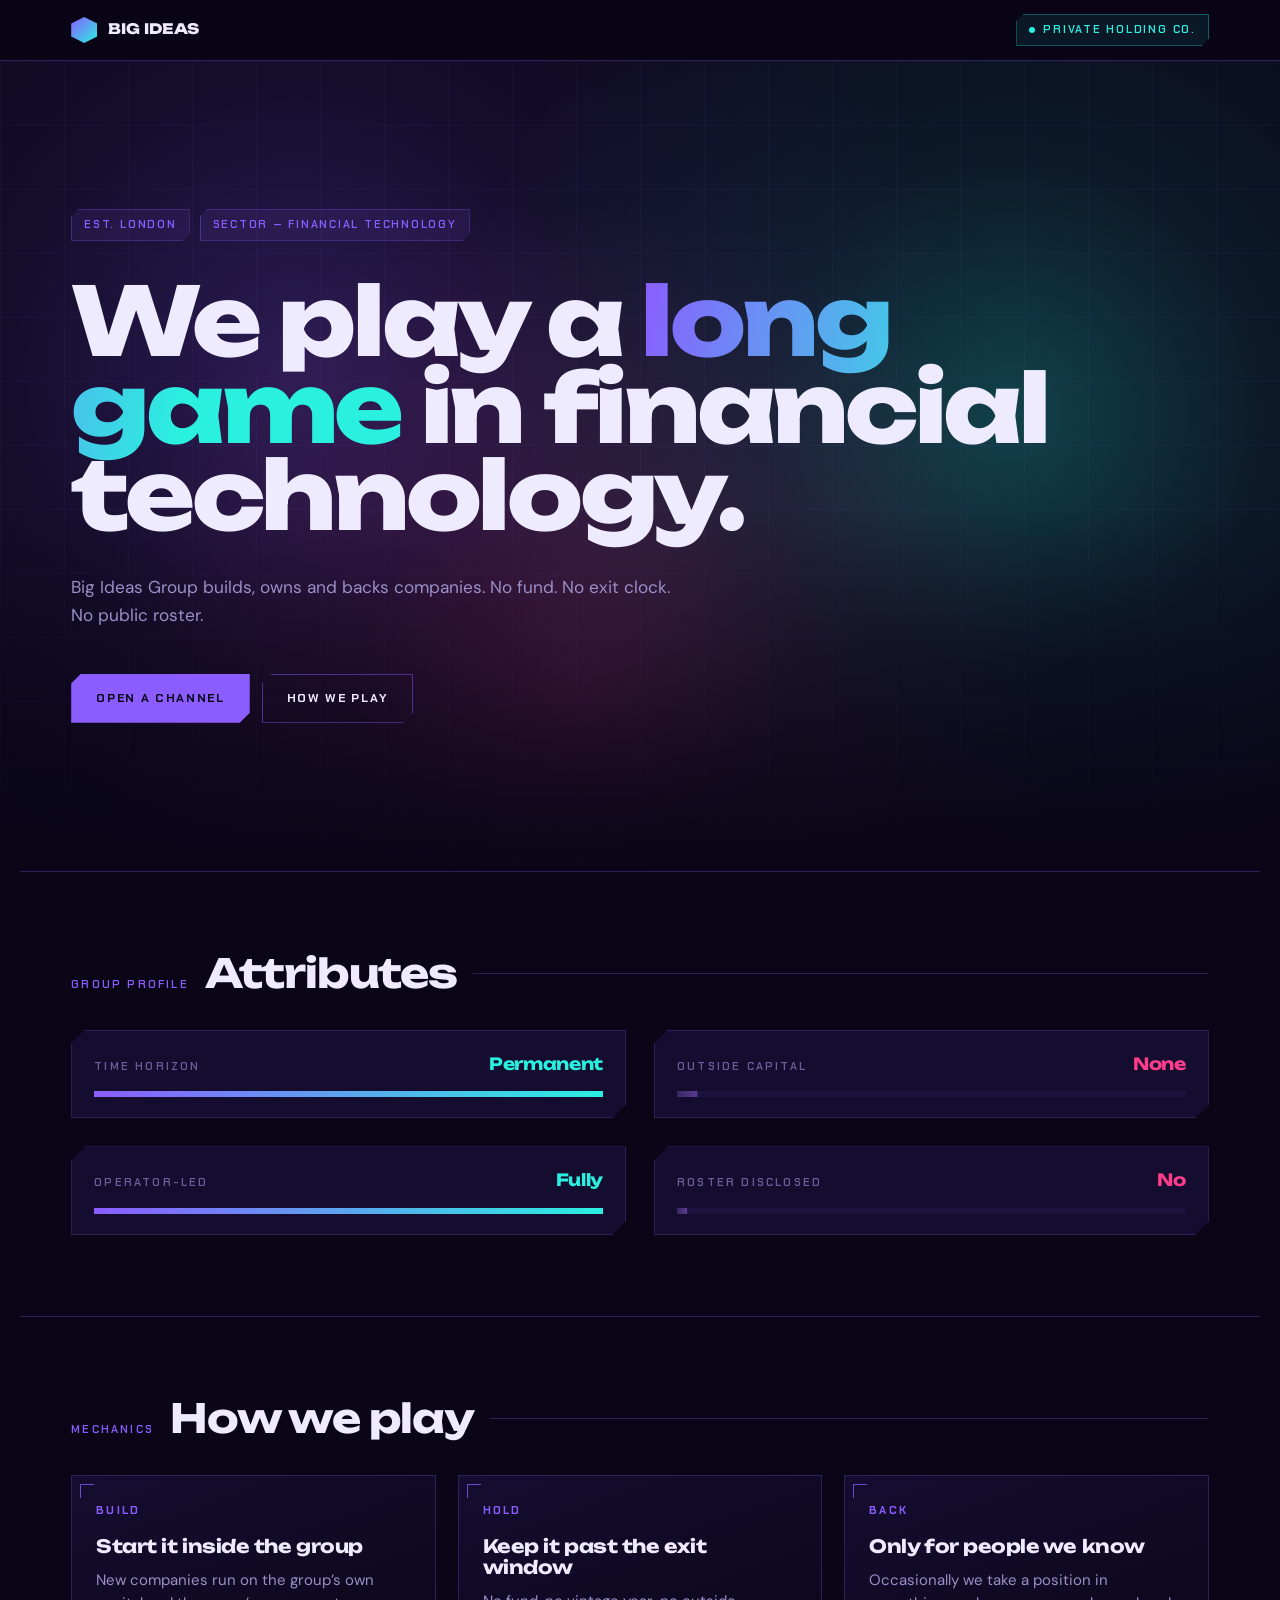
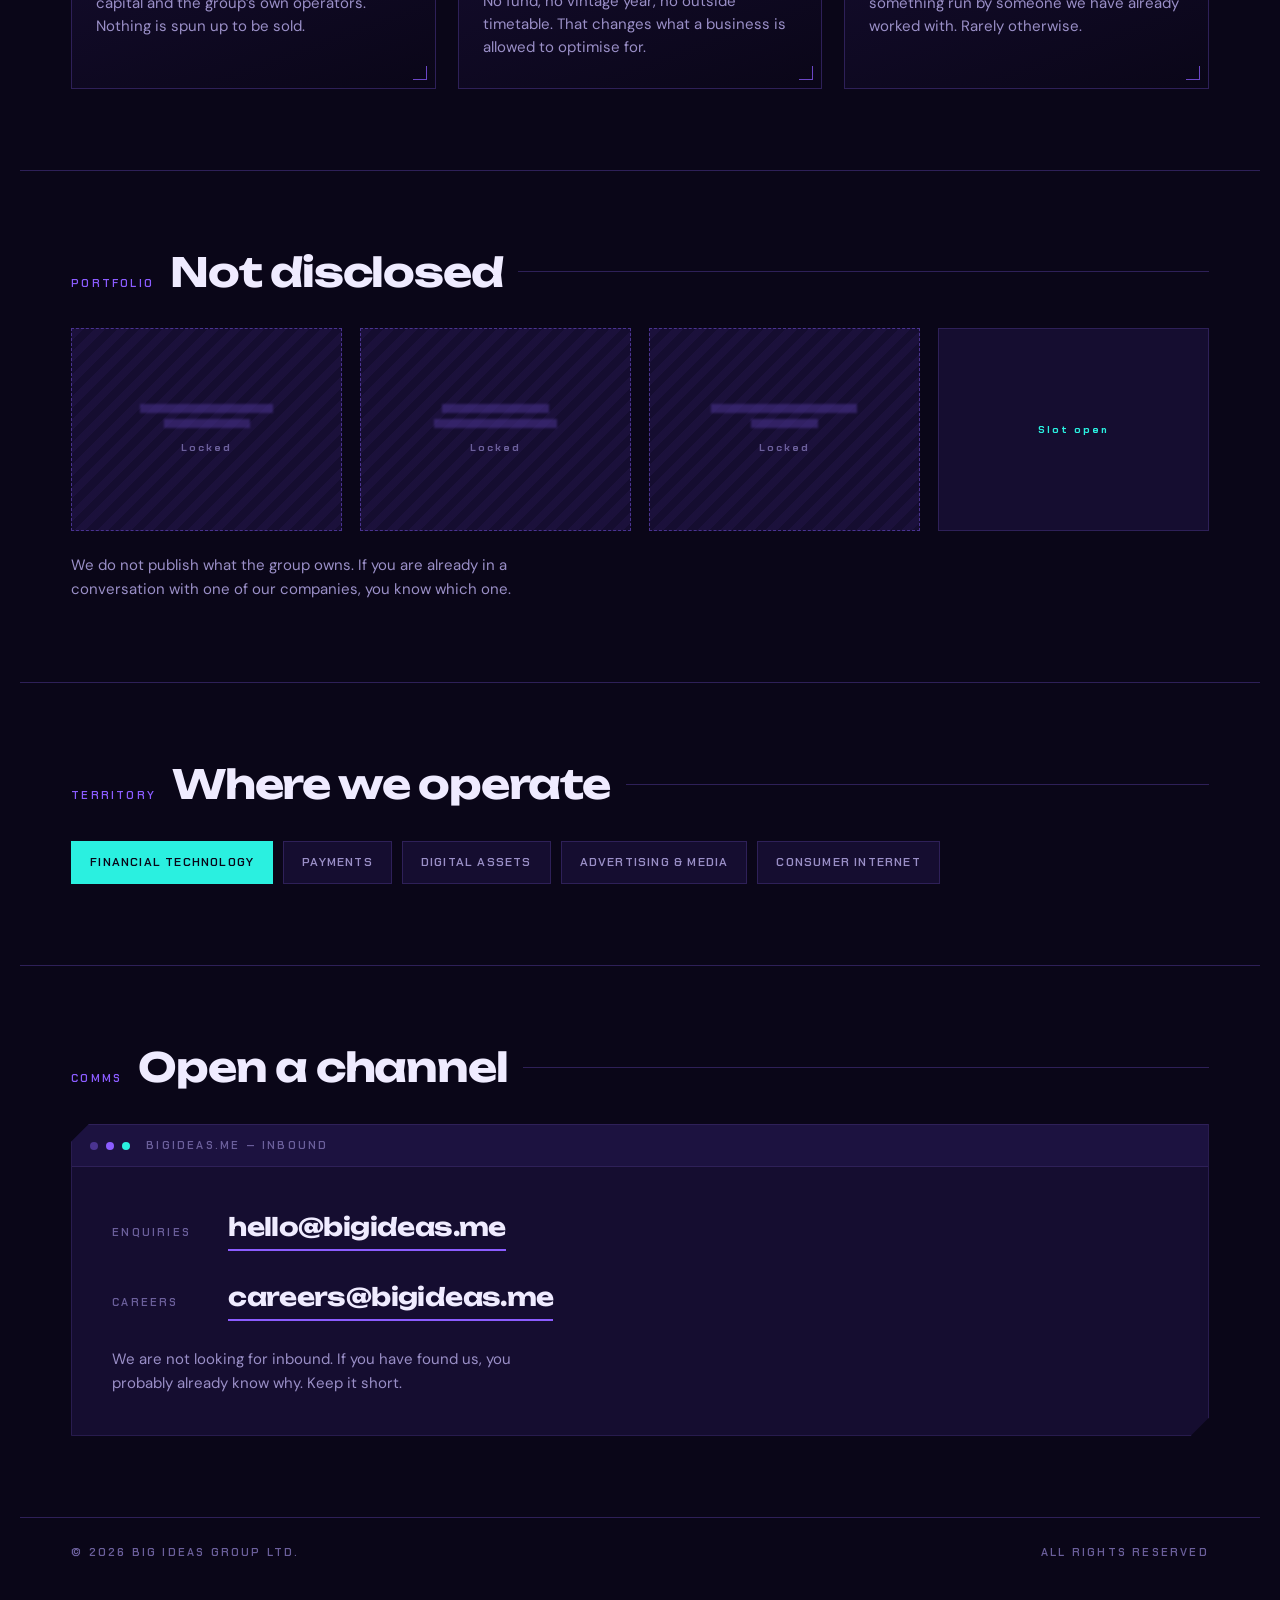
==== index.html @ 049cba6b "Promote the arcade concept to the live bigideas.me The cream-and-vermillion version is superseded; i" ====
<!doctype html>
<html lang="en">
<head>
<meta charset="utf-8">
<meta name="viewport" content="width=device-width,initial-scale=1">
<title>Big Ideas Group</title>
<meta name="description" content="Big Ideas Group Ltd. is a private holding company in financial technology. We build, own and back companies. No fund, no exit clock, no public roster.">
<link rel="canonical" href="https://bigideas.me/">
<meta name="theme-color" content="#0A0618">
<meta name="color-scheme" content="dark">

<meta property="og:type" content="website">
<meta property="og:site_name" content="Big Ideas Group">
<meta property="og:title" content="Big Ideas Group">
<meta property="og:description" content="A private holding company in financial technology.">
<meta property="og:url" content="https://bigideas.me/">
<meta name="twitter:card" content="summary">

<link rel="icon" href="data:image/svg+xml,%3Csvg xmlns='http://www.w3.org/2000/svg' viewBox='0 0 32 32'%3E%3Crect width='32' height='32' fill='%230A0618'/%3E%3Cpath d='M16 4l10 6v12l-10 6-10-6V10z' fill='%238B5CFF'/%3E%3C/svg%3E">

<link rel="preconnect" href="https://fonts.googleapis.com">
<link rel="preconnect" href="https://fonts.gstatic.com" crossorigin>
<link href="https://fonts.googleapis.com/css2?family=Unbounded:wght@600;700;800&family=Chakra+Petch:wght@500;600;700&family=DM+Sans:opsz,wght@9..40,400;9..40,500&display=swap" rel="stylesheet">
<link rel="stylesheet" href="styles.css">
</head>

<body>

<header class="hudbar">
  <div class="wrap hudbar__in">
    <div class="mark">
      <span class="mark__glyph" aria-hidden="true"></span>
      <span class="mark__txt">BIG&nbsp;IDEAS</span>
    </div>
    <span class="chip chip--live"><span class="chip__dot"></span>Private holding co.</span>
  </div>
</header>

<main>

  <!-- ============================ HERO ============================ -->
  <section class="hero">
    <canvas id="aurora" aria-hidden="true"></canvas>
    <div class="wrap hero__in">

      <div class="hero__meta">
        <span class="chip">Est. London</span>
        <span class="chip">Sector — Financial technology</span>
      </div>

      <h1 class="title">We play a <span>long game</span> in financial technology.</h1>

      <p class="hero__sub">Big Ideas Group builds, owns and backs companies.
        No fund. No exit clock. No public roster.</p>

      <div class="hero__acts">
        <a class="btn btn--go" href="#contact">Open a channel</a>
        <a class="btn btn--ghost" href="#roster">How we play</a>
      </div>
    </div>
  </section>

  <!-- ============================ ATTRIBUTES ============================ -->
  <section class="sec wrap">
    <div class="sec__head">
      <span class="hud hud--violet">Group profile</span>
      <h2>Attributes</h2>
      <span class="sec__rule" aria-hidden="true"></span>
    </div>

    <div class="attrs">
      <div class="attr">
        <div class="attr__top">
          <span class="hud">Time horizon</span>
          <span class="attr__val attr__val--on">Permanent</span>
        </div>
        <div class="meter"><i style="--fill:1"></i></div>
      </div>

      <div class="attr">
        <div class="attr__top">
          <span class="hud">Outside capital</span>
          <span class="attr__val attr__val--off">None</span>
        </div>
        <div class="meter meter--off"><i style="--fill:0.04"></i></div>
      </div>

      <div class="attr">
        <div class="attr__top">
          <span class="hud">Operator-led</span>
          <span class="attr__val attr__val--on">Fully</span>
        </div>
        <div class="meter"><i style="--fill:1"></i></div>
      </div>

      <div class="attr">
        <div class="attr__top">
          <span class="hud">Roster disclosed</span>
          <span class="attr__val attr__val--off">No</span>
        </div>
        <div class="meter meter--off"><i style="--fill:0.02"></i></div>
      </div>
    </div>
  </section>

  <!-- ============================ ROSTER ============================ -->
  <section class="sec wrap" id="roster">
    <div class="sec__head">
      <span class="hud hud--violet">Mechanics</span>
      <h2>How we play</h2>
      <span class="sec__rule" aria-hidden="true"></span>
    </div>

    <div class="tiles">
      <article class="tile">
        <span class="tile__n">BUILD</span>
        <h3>Start it inside the group</h3>
        <p>New companies run on the group’s own capital and the group’s own
          operators. Nothing is spun up to be sold.</p>
      </article>

      <article class="tile">
        <span class="tile__n">HOLD</span>
        <h3>Keep it past the exit window</h3>
        <p>No fund, no vintage year, no outside timetable. That changes what a
          business is allowed to optimise for.</p>
      </article>

      <article class="tile">
        <span class="tile__n">BACK</span>
        <h3>Only for people we know</h3>
        <p>Occasionally we take a position in something run by someone we have
          already worked with. Rarely otherwise.</p>
      </article>
    </div>
  </section>

  <!-- ============================ LOCKED ROSTER ============================ -->
  <section class="sec wrap">
    <div class="sec__head">
      <span class="hud hud--violet">Portfolio</span>
      <h2>Not disclosed</h2>
      <span class="sec__rule" aria-hidden="true"></span>
    </div>

    <div class="slots">
      <div class="slot">
        <div class="slot__bars" aria-hidden="true"><i style="width:80%"></i><i style="width:52%"></i></div>
        <span class="slot__lock">Locked</span>
      </div>
      <div class="slot">
        <div class="slot__bars" aria-hidden="true"><i style="width:64%"></i><i style="width:74%"></i></div>
        <span class="slot__lock">Locked</span>
      </div>
      <div class="slot">
        <div class="slot__bars" aria-hidden="true"><i style="width:88%"></i><i style="width:40%"></i></div>
        <span class="slot__lock">Locked</span>
      </div>
      <div class="slot slot--last">
        <span class="slot__lock">Slot open</span>
      </div>
    </div>

    <p class="term__note" style="margin-top:22px">
      We do not publish what the group owns. If you are already in a conversation
      with one of our companies, you know which one.
    </p>
  </section>

  <!-- ============================ SECTORS ============================ -->
  <section class="sec wrap">
    <div class="sec__head">
      <span class="hud hud--violet">Territory</span>
      <h2>Where we operate</h2>
      <span class="sec__rule" aria-hidden="true"></span>
    </div>

    <div class="sectors">
      <span class="sector sector--primary">Financial technology</span>
      <span class="sector">Payments</span>
      <span class="sector">Digital assets</span>
      <span class="sector">Advertising &amp; media</span>
      <span class="sector">Consumer internet</span>
    </div>
  </section>

  <!-- ============================ CONTACT ============================ -->
  <section class="sec wrap" id="contact">
    <div class="sec__head">
      <span class="hud hud--violet">Comms</span>
      <h2>Open a channel</h2>
      <span class="sec__rule" aria-hidden="true"></span>
    </div>

    <div class="term">
      <div class="term__bar">
        <span class="term__dot" aria-hidden="true"></span>
        <span class="term__dot" aria-hidden="true"></span>
        <span class="term__dot" aria-hidden="true"></span>
        <span class="hud" style="margin-left:8px">bigideas.me — inbound</span>
      </div>

      <div class="term__body">
        <div class="term__line">
          <span class="hud">Enquiries</span>
          <a class="term__val" href="mailto:hello@bigideas.me">hello@bigideas.me</a>
        </div>
        <div class="term__line">
          <span class="hud">Careers</span>
          <a class="term__val" href="mailto:careers@bigideas.me">careers@bigideas.me</a>
        </div>
        <p class="term__note">We are not looking for inbound. If you have found us,
          you probably already know why. Keep it short.</p>
      </div>
    </div>
  </section>

</main>

<footer class="wrap foot">
  <span class="hud">&copy; <span id="y">2026</span> Big Ideas Group Ltd.</span>
  <span class="hud">All rights reserved</span>
</footer>

<script src="site.js" defer></script>
</body>
</html>
---- styles.css ----
/* ==========================================================================
   Big Ideas Group — hand-written, standalone. build.js does not touch this.
   Deliberately single-theme: this is a screen, not a document. Every colour is
   painted explicitly so it holds on any host ground.
   ========================================================================== */

:root{
  --void:#0A0618;
  --panel:#150D30;
  --panel-2:#1C1240;
  --line:#2E2058;
  --line-hot:#4A3390;

  --violet:#8B5CFF;
  --cyan:#2AF0E0;
  --magenta:#FF3D8B;

  --text:#EFEBFF;
  --dim:#9A8FC7;
  --faint:#6B5F9B;

  --display:"Unbounded","Arial Black",system-ui,sans-serif;
  --hud:"Chakra Petch",ui-monospace,"SF Mono",monospace;
  --body:"DM Sans",system-ui,-apple-system,"Segoe UI",sans-serif;

  --gut:clamp(18px,4vw,56px);
  --maxw:1240px;
}

*,*::before,*::after{box-sizing:border-box}
html{-webkit-text-size-adjust:100%}

body{
  margin:0;
  background:var(--void);
  color:var(--text);
  font-family:var(--body);
  font-size:clamp(15px,1vw,16.5px);
  line-height:1.6;
  -webkit-font-smoothing:antialiased;
  overflow-x:hidden;
}

h1,h2,h3,h4,p{margin:0}
ul{margin:0;padding:0;list-style:none}
a{color:inherit;text-decoration:none}
::selection{background:var(--violet);color:#fff}
:focus-visible{outline:2px solid var(--cyan);outline-offset:3px}

.wrap{width:100%;max-width:var(--maxw);margin-inline:auto;padding-inline:var(--gut)}

/* --- HUD microtype ------------------------------------------------------ */
.hud{
  font-family:var(--hud);
  font-size:.6875rem;
  font-weight:600;
  letter-spacing:.2em;
  text-transform:uppercase;
  color:var(--faint);
}
.hud--cyan{color:var(--cyan)}
.hud--violet{color:var(--violet)}

/* --- chips -------------------------------------------------------------- */
.chip{
  display:inline-flex;align-items:center;gap:8px;
  font-family:var(--hud);font-size:.6875rem;font-weight:600;
  letter-spacing:.16em;text-transform:uppercase;
  padding:6px 12px;
  border:1px solid var(--line-hot);
  background:rgba(139,92,255,.09);
  color:var(--violet);
  clip-path:polygon(7px 0,100% 0,100% calc(100% - 7px),calc(100% - 7px) 100%,0 100%,0 7px);
}
.chip__dot{width:6px;height:6px;background:currentColor;border-radius:50%;flex:none}
.chip--live{border-color:rgba(42,240,224,.42);background:rgba(42,240,224,.08);color:var(--cyan)}
.chip--live .chip__dot{animation:pulse 2.2s ease-in-out infinite}
@keyframes pulse{0%,100%{opacity:1}50%{opacity:.25}}

/* --- top bar ------------------------------------------------------------ */
.hudbar{
  position:sticky;top:0;z-index:40;
  background:rgba(10,6,24,.78);
  backdrop-filter:blur(16px);
  border-bottom:1px solid var(--line);
}
.hudbar__in{
  display:flex;align-items:center;justify-content:space-between;gap:16px;
  height:60px;
}
.mark{display:flex;align-items:center;gap:11px}
.mark__glyph{
  width:26px;height:26px;flex:none;
  background:linear-gradient(135deg,var(--violet),var(--cyan));
  clip-path:polygon(50% 0,100% 25%,100% 75%,50% 100%,0 75%,0 25%);
}
.mark__txt{
  font-family:var(--display);font-weight:800;font-size:.9rem;
  letter-spacing:.01em;
}

/* --- hero --------------------------------------------------------------- */
.hero{position:relative;isolation:isolate;overflow:hidden}
#aurora{
  position:absolute;inset:0;width:100%;height:100%;
  z-index:-2;opacity:.85;
}
.hero::after{                       /* fine grid + vignette over the canvas */
  content:"";position:absolute;inset:0;z-index:-1;pointer-events:none;
  background:
    linear-gradient(to bottom,transparent 55%,var(--void) 100%),
    repeating-linear-gradient(to right,rgba(139,92,255,.055) 0 1px,transparent 1px 64px),
    repeating-linear-gradient(to bottom,rgba(139,92,255,.055) 0 1px,transparent 1px 64px);
}
.hero__in{
  min-height:clamp(560px,90svh,940px);
  display:flex;flex-direction:column;justify-content:center;
  padding-block:clamp(72px,12vh,140px);
  gap:clamp(24px,4vh,40px);
}
.hero__meta{display:flex;flex-wrap:wrap;gap:10px}
.title{
  font-family:var(--display);
  font-weight:800;
  font-size:clamp(2.3rem,7.4vw,6.4rem);
  line-height:.92;
  letter-spacing:-.035em;
  max-width:16ch;
  text-wrap:balance;
}
.title span{
  background:linear-gradient(100deg,var(--violet) 0%,var(--cyan) 62%,var(--cyan) 100%);
  -webkit-background-clip:text;background-clip:text;color:transparent;
}
.hero__sub{
  max-width:52ch;color:var(--dim);
  font-size:clamp(1rem,1.35vw,1.2rem);
}
.hero__acts{display:flex;flex-wrap:wrap;gap:12px;margin-top:8px}

/* --- buttons ------------------------------------------------------------ */
.btn{
  display:inline-flex;align-items:center;gap:10px;
  font-family:var(--hud);font-size:.75rem;font-weight:700;
  letter-spacing:.14em;text-transform:uppercase;
  padding:14px 24px;cursor:pointer;border:1px solid transparent;
  clip-path:polygon(10px 0,100% 0,100% calc(100% - 10px),calc(100% - 10px) 100%,0 100%,0 10px);
  transition:background .18s ease,color .18s ease,border-color .18s ease,box-shadow .18s ease;
}
.btn--go{
  background:var(--violet);color:#0A0618;
  box-shadow:0 0 0 rgba(139,92,255,0);
}
.btn--go:hover{background:var(--cyan);box-shadow:0 0 28px rgba(42,240,224,.45)}
.btn--ghost{border-color:var(--line-hot);color:var(--text);background:transparent}
.btn--ghost:hover{border-color:var(--cyan);color:var(--cyan);background:rgba(42,240,224,.06)}

/* --- section frame ------------------------------------------------------ */
.sec{padding-block:clamp(56px,9vh,120px);border-top:1px solid var(--line)}
.sec__head{display:flex;align-items:baseline;gap:16px;margin-bottom:clamp(28px,4vh,48px);flex-wrap:wrap}
.sec__head h2{
  font-family:var(--display);font-weight:700;
  font-size:clamp(1.5rem,3.4vw,2.5rem);letter-spacing:-.03em;line-height:1;
}
.sec__rule{flex:1;min-width:40px;height:1px;background:var(--line);align-self:center}

/* --- attribute meters --------------------------------------------------- */
.attrs{display:grid;grid-template-columns:repeat(2,minmax(0,1fr));gap:clamp(16px,2.4vw,28px)}
@media (max-width:680px){.attrs{grid-template-columns:1fr}}
.attr{
  background:var(--panel);border:1px solid var(--line);
  padding:20px 22px;
  clip-path:polygon(14px 0,100% 0,100% calc(100% - 14px),calc(100% - 14px) 100%,0 100%,0 14px);
}
.attr__top{display:flex;align-items:baseline;justify-content:space-between;gap:12px}
.attr__val{
  font-family:var(--display);font-weight:700;font-size:1.05rem;letter-spacing:-.02em;
}
.attr__val--on{color:var(--cyan)}
.attr__val--off{color:var(--magenta)}
.meter{margin-top:14px;height:6px;background:var(--panel-2);overflow:hidden}
.meter i{
  display:block;height:100%;
  background:linear-gradient(90deg,var(--violet),var(--cyan));
  transform-origin:left;transform:scaleX(var(--fill,1));
  transition:transform 1.1s cubic-bezier(.2,.8,.25,1);
}
.meter--off i{background:linear-gradient(90deg,#3A2560,#5B3A94)}

/* --- roster tiles ------------------------------------------------------- */
.tiles{display:grid;grid-template-columns:repeat(3,minmax(0,1fr));gap:clamp(14px,2vw,22px)}
@media (max-width:860px){.tiles{grid-template-columns:repeat(2,minmax(0,1fr))}}
@media (max-width:560px){.tiles{grid-template-columns:1fr}}
.tile{
  position:relative;
  background:linear-gradient(160deg,var(--panel) 0%,var(--void) 100%);
  border:1px solid var(--line);
  padding:26px 24px 28px;
  min-height:212px;
  display:flex;flex-direction:column;
  transition:border-color .2s ease,transform .2s ease,box-shadow .2s ease;
}
.tile:hover{
  border-color:var(--line-hot);transform:translateY(-3px);
  box-shadow:0 18px 40px -22px rgba(139,92,255,.85);
}
.tile::before,.tile::after{      /* corner brackets */
  content:"";position:absolute;width:14px;height:14px;
  border-color:var(--violet);border-style:solid;opacity:.75;
  transition:opacity .2s ease;
}
.tile::before{top:8px;left:8px;border-width:1px 0 0 1px}
.tile::after{bottom:8px;right:8px;border-width:0 1px 1px 0}
.tile:hover::before,.tile:hover::after{opacity:1;border-color:var(--cyan)}
.tile__n{font-family:var(--hud);font-size:.6875rem;font-weight:700;letter-spacing:.2em;color:var(--violet)}
.tile h3{
  font-family:var(--display);font-weight:700;
  font-size:1.15rem;letter-spacing:-.025em;line-height:1.15;margin-top:16px;
}
.tile p{margin-top:12px;color:var(--dim);font-size:.9375rem;line-height:1.55}

/* --- locked slots ------------------------------------------------------- */
.slots{display:grid;grid-template-columns:repeat(4,minmax(0,1fr));gap:clamp(12px,1.6vw,18px)}
@media (max-width:860px){.slots{grid-template-columns:repeat(2,minmax(0,1fr))}}
.slot{
  position:relative;aspect-ratio:4/3;
  border:1px dashed var(--line-hot);
  background:
    repeating-linear-gradient(135deg,rgba(139,92,255,.05) 0 8px,transparent 8px 16px),
    var(--panel);
  display:flex;flex-direction:column;align-items:center;justify-content:center;gap:12px;
  text-align:center;padding:16px;
}
.slot__bars{display:flex;flex-direction:column;gap:6px;width:70%;align-items:center}
.slot__bars i{display:block;height:9px;background:var(--line-hot);opacity:.55;filter:blur(1px)}
.slot__lock{font-family:var(--hud);font-size:.625rem;font-weight:700;letter-spacing:.2em;color:var(--faint)}
.slot--last{border-style:solid;border-color:var(--line);background:var(--panel)}
.slot--last .slot__lock{color:var(--cyan)}

/* --- sector chips ------------------------------------------------------- */
.sectors{display:flex;flex-wrap:wrap;gap:10px}
.sector{
  font-family:var(--hud);font-size:.75rem;font-weight:600;
  letter-spacing:.1em;text-transform:uppercase;
  padding:11px 18px;border:1px solid var(--line);
  color:var(--dim);background:var(--panel);
  transition:color .18s ease,border-color .18s ease,background .18s ease;
}
.sector:hover{color:var(--cyan);border-color:var(--line-hot);background:var(--panel-2)}
.sector--primary{color:var(--void);background:var(--cyan);border-color:var(--cyan)}
.sector--primary:hover{color:var(--void);background:var(--cyan)}

/* --- terminal ----------------------------------------------------------- */
.term{
  border:1px solid var(--line);background:var(--panel);
  clip-path:polygon(18px 0,100% 0,100% calc(100% - 18px),calc(100% - 18px) 100%,0 100%,0 18px);
}
.term__bar{
  display:flex;align-items:center;gap:8px;
  padding:12px 18px;border-bottom:1px solid var(--line);background:var(--panel-2);
}
.term__dot{width:8px;height:8px;border-radius:50%;background:var(--line-hot)}
.term__dot:nth-child(2){background:var(--violet)}
.term__dot:nth-child(3){background:var(--cyan)}
.term__body{padding:clamp(24px,4vw,40px);display:grid;gap:26px}
.term__line{display:flex;gap:12px;align-items:baseline;flex-wrap:wrap}
.term__line .hud{flex:none;min-width:104px}
.term__val{
  font-family:var(--display);font-weight:700;
  font-size:clamp(1.05rem,2.2vw,1.55rem);letter-spacing:-.025em;
  border-bottom:2px solid var(--violet);padding-bottom:2px;
  transition:color .18s ease,border-color .18s ease;
}
a.term__val:hover{color:var(--cyan);border-color:var(--cyan)}
.term__note{color:var(--dim);font-size:.9375rem;max-width:46ch}

/* --- footer ------------------------------------------------------------- */
.foot{
  border-top:1px solid var(--line);padding-block:26px 40px;
  display:flex;flex-wrap:wrap;gap:10px 28px;justify-content:space-between;align-items:center;
}

/* --- motion ------------------------------------------------------------- */
@media (prefers-reduced-motion:reduce){
  *{animation:none!important;transition:none!important}
  .meter i{transform:scaleX(var(--fill,1))!important}
}
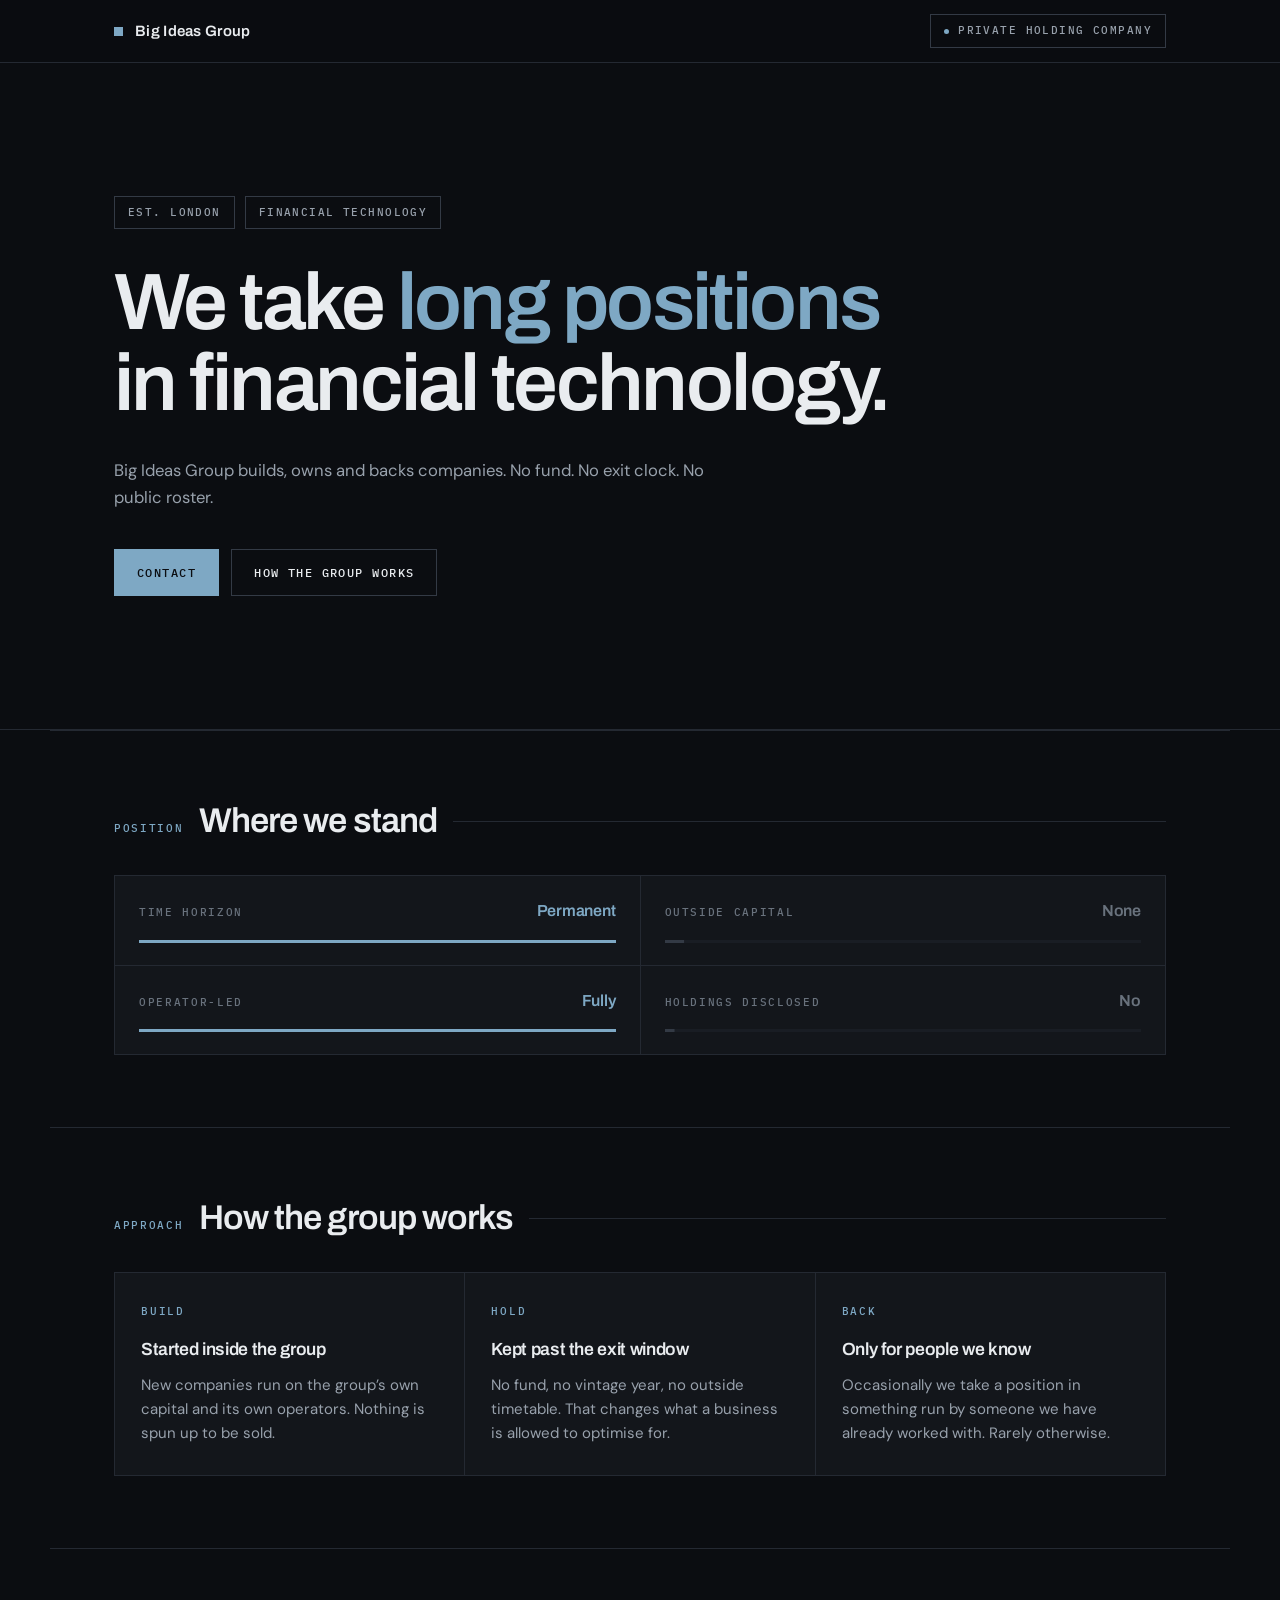
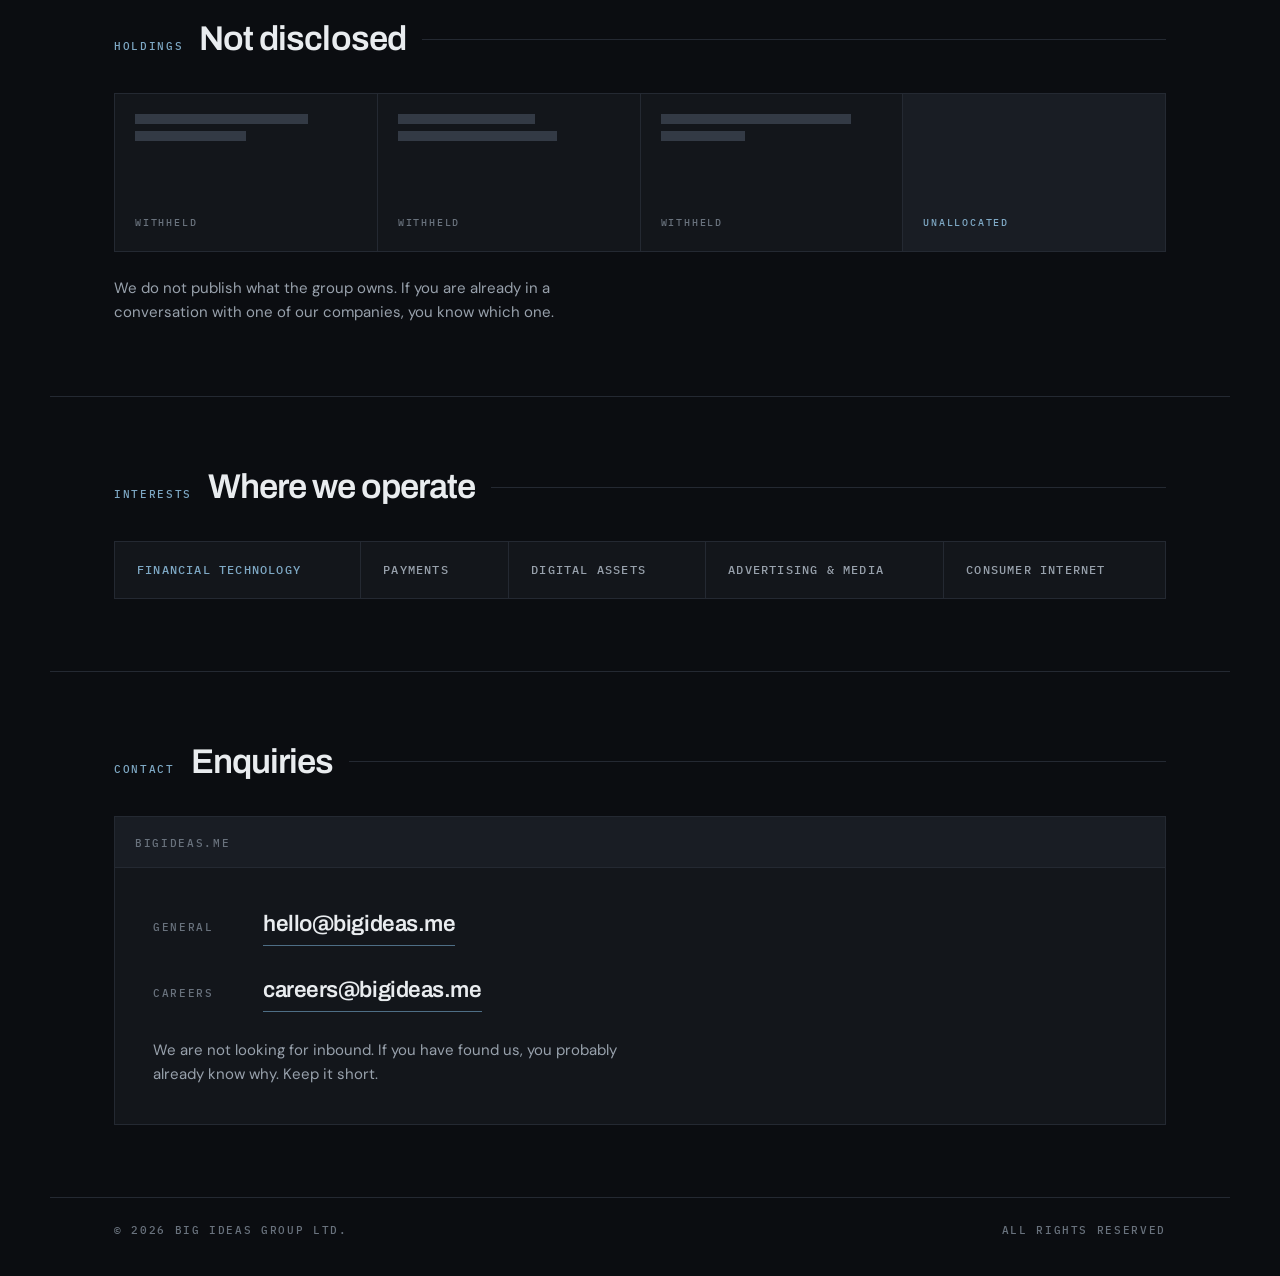
==== commit 3f7e0efb: "Dial back bigideas.me: keep the mechanic, drop the arcade Removed the canvas aurora, the violet-to-c" ====
--- a/index.html
+++ b/index.html
@@ -6,7 +6,7 @@
 <title>Big Ideas Group</title>
 <meta name="description" content="Big Ideas Group Ltd. is a private holding company in financial technology. We build, own and back companies. No fund, no exit clock, no public roster.">
 <link rel="canonical" href="https://bigideas.me/">
-<meta name="theme-color" content="#0A0618">
+<meta name="theme-color" content="#0B0D11">
 <meta name="color-scheme" content="dark">
 
 <meta property="og:type" content="website">
@@ -16,11 +16,11 @@
 <meta property="og:url" content="https://bigideas.me/">
 <meta name="twitter:card" content="summary">
 
-<link rel="icon" href="data:image/svg+xml,%3Csvg xmlns='http://www.w3.org/2000/svg' viewBox='0 0 32 32'%3E%3Crect width='32' height='32' fill='%230A0618'/%3E%3Cpath d='M16 4l10 6v12l-10 6-10-6V10z' fill='%238B5CFF'/%3E%3C/svg%3E">
+<link rel="icon" href="data:image/svg+xml,%3Csvg xmlns='http://www.w3.org/2000/svg' viewBox='0 0 32 32'%3E%3Crect width='32' height='32' fill='%230B0D11'/%3E%3Crect x='12' y='12' width='8' height='8' fill='%237EA8C4'/%3E%3C/svg%3E">
 
 <link rel="preconnect" href="https://fonts.googleapis.com">
 <link rel="preconnect" href="https://fonts.gstatic.com" crossorigin>
-<link href="https://fonts.googleapis.com/css2?family=Unbounded:wght@600;700;800&family=Chakra+Petch:wght@500;600;700&family=DM+Sans:opsz,wght@9..40,400;9..40,500&display=swap" rel="stylesheet">
+<link href="https://fonts.googleapis.com/css2?family=Archivo:wght@500;600&family=IBM+Plex+Mono:wght@400;500&family=DM+Sans:opsz,wght@9..40,400;9..40,500&display=swap" rel="stylesheet">
 <link rel="stylesheet" href="styles.css">
 </head>
 
@@ -30,9 +30,9 @@
   <div class="wrap hudbar__in">
     <div class="mark">
       <span class="mark__glyph" aria-hidden="true"></span>
-      <span class="mark__txt">BIG&nbsp;IDEAS</span>
-    </div>
-    <span class="chip chip--live"><span class="chip__dot"></span>Private holding co.</span>
+      <span class="mark__txt">Big Ideas Group</span>
+    </div>
+    <span class="chip"><span class="chip__dot"></span>Private holding company</span>
   </div>
 </header>
 
@@ -40,31 +40,30 @@
 
   <!-- ============================ HERO ============================ -->
   <section class="hero">
-    <canvas id="aurora" aria-hidden="true"></canvas>
     <div class="wrap hero__in">
 
       <div class="hero__meta">
         <span class="chip">Est. London</span>
-        <span class="chip">Sector — Financial technology</span>
-      </div>
-
-      <h1 class="title">We play a <span>long game</span> in financial technology.</h1>
+        <span class="chip">Financial technology</span>
+      </div>
+
+      <h1 class="title">We take <span>long positions</span> in financial technology.</h1>
 
       <p class="hero__sub">Big Ideas Group builds, owns and backs companies.
         No fund. No exit clock. No public roster.</p>
 
       <div class="hero__acts">
-        <a class="btn btn--go" href="#contact">Open a channel</a>
-        <a class="btn btn--ghost" href="#roster">How we play</a>
-      </div>
-    </div>
-  </section>
-
-  <!-- ============================ ATTRIBUTES ============================ -->
+        <a class="btn btn--go" href="#contact">Contact</a>
+        <a class="btn btn--ghost" href="#approach">How the group works</a>
+      </div>
+    </div>
+  </section>
+
+  <!-- ============================ POSITION ============================ -->
   <section class="sec wrap">
     <div class="sec__head">
-      <span class="hud hud--violet">Group profile</span>
-      <h2>Attributes</h2>
+      <span class="hud hud--accent">Position</span>
+      <h2>Where we stand</h2>
       <span class="sec__rule" aria-hidden="true"></span>
     </div>
 
@@ -95,7 +94,7 @@
 
       <div class="attr">
         <div class="attr__top">
-          <span class="hud">Roster disclosed</span>
+          <span class="hud">Holdings disclosed</span>
           <span class="attr__val attr__val--off">No</span>
         </div>
         <div class="meter meter--off"><i style="--fill:0.02"></i></div>
@@ -103,25 +102,25 @@
     </div>
   </section>
 
-  <!-- ============================ ROSTER ============================ -->
-  <section class="sec wrap" id="roster">
-    <div class="sec__head">
-      <span class="hud hud--violet">Mechanics</span>
-      <h2>How we play</h2>
+  <!-- ============================ APPROACH ============================ -->
+  <section class="sec wrap" id="approach">
+    <div class="sec__head">
+      <span class="hud hud--accent">Approach</span>
+      <h2>How the group works</h2>
       <span class="sec__rule" aria-hidden="true"></span>
     </div>
 
     <div class="tiles">
       <article class="tile">
         <span class="tile__n">BUILD</span>
-        <h3>Start it inside the group</h3>
-        <p>New companies run on the group’s own capital and the group’s own
-          operators. Nothing is spun up to be sold.</p>
+        <h3>Started inside the group</h3>
+        <p>New companies run on the group’s own capital and its own operators.
+          Nothing is spun up to be sold.</p>
       </article>
 
       <article class="tile">
         <span class="tile__n">HOLD</span>
-        <h3>Keep it past the exit window</h3>
+        <h3>Kept past the exit window</h3>
         <p>No fund, no vintage year, no outside timetable. That changes what a
           business is allowed to optimise for.</p>
       </article>
@@ -135,42 +134,43 @@
     </div>
   </section>
 
-  <!-- ============================ LOCKED ROSTER ============================ -->
+  <!-- ============================ HOLDINGS ============================ -->
   <section class="sec wrap">
     <div class="sec__head">
-      <span class="hud hud--violet">Portfolio</span>
+      <span class="hud hud--accent">Holdings</span>
       <h2>Not disclosed</h2>
       <span class="sec__rule" aria-hidden="true"></span>
     </div>
 
     <div class="slots">
       <div class="slot">
-        <div class="slot__bars" aria-hidden="true"><i style="width:80%"></i><i style="width:52%"></i></div>
-        <span class="slot__lock">Locked</span>
+        <div class="slot__bars" aria-hidden="true"><i style="width:78%"></i><i style="width:50%"></i></div>
+        <span class="slot__lock">Withheld</span>
       </div>
       <div class="slot">
-        <div class="slot__bars" aria-hidden="true"><i style="width:64%"></i><i style="width:74%"></i></div>
-        <span class="slot__lock">Locked</span>
+        <div class="slot__bars" aria-hidden="true"><i style="width:62%"></i><i style="width:72%"></i></div>
+        <span class="slot__lock">Withheld</span>
       </div>
       <div class="slot">
-        <div class="slot__bars" aria-hidden="true"><i style="width:88%"></i><i style="width:40%"></i></div>
-        <span class="slot__lock">Locked</span>
+        <div class="slot__bars" aria-hidden="true"><i style="width:86%"></i><i style="width:38%"></i></div>
+        <span class="slot__lock">Withheld</span>
       </div>
       <div class="slot slot--last">
-        <span class="slot__lock">Slot open</span>
-      </div>
-    </div>
-
-    <p class="term__note" style="margin-top:22px">
+        <div class="slot__bars" aria-hidden="true"></div>
+        <span class="slot__lock">Unallocated</span>
+      </div>
+    </div>
+
+    <p class="term__note" style="margin-top:24px">
       We do not publish what the group owns. If you are already in a conversation
       with one of our companies, you know which one.
     </p>
   </section>
 
-  <!-- ============================ SECTORS ============================ -->
+  <!-- ============================ INTERESTS ============================ -->
   <section class="sec wrap">
     <div class="sec__head">
-      <span class="hud hud--violet">Territory</span>
+      <span class="hud hud--accent">Interests</span>
       <h2>Where we operate</h2>
       <span class="sec__rule" aria-hidden="true"></span>
     </div>
@@ -187,22 +187,19 @@
   <!-- ============================ CONTACT ============================ -->
   <section class="sec wrap" id="contact">
     <div class="sec__head">
-      <span class="hud hud--violet">Comms</span>
-      <h2>Open a channel</h2>
+      <span class="hud hud--accent">Contact</span>
+      <h2>Enquiries</h2>
       <span class="sec__rule" aria-hidden="true"></span>
     </div>
 
     <div class="term">
       <div class="term__bar">
-        <span class="term__dot" aria-hidden="true"></span>
-        <span class="term__dot" aria-hidden="true"></span>
-        <span class="term__dot" aria-hidden="true"></span>
-        <span class="hud" style="margin-left:8px">bigideas.me — inbound</span>
+        <span class="hud">bigideas.me</span>
       </div>
 
       <div class="term__body">
         <div class="term__line">
-          <span class="hud">Enquiries</span>
+          <span class="hud">General</span>
           <a class="term__val" href="mailto:hello@bigideas.me">hello@bigideas.me</a>
         </div>
         <div class="term__line">
--- a/styles.css
+++ b/styles.css
@@ -1,30 +1,30 @@
 /* ==========================================================================
    Big Ideas Group — hand-written, standalone. build.js does not touch this.
-   Deliberately single-theme: this is a screen, not a document. Every colour is
-   painted explicitly so it holds on any host ground.
+   Deliberately single-theme dark: this is a screen, not a document, so every
+   colour is painted explicitly and nothing is inherited from the host.
+   One accent. No gradients, no glow, no motion beyond the meters.
    ========================================================================== */
 
 :root{
-  --void:#0A0618;
-  --panel:#150D30;
-  --panel-2:#1C1240;
-  --line:#2E2058;
-  --line-hot:#4A3390;
-
-  --violet:#8B5CFF;
-  --cyan:#2AF0E0;
-  --magenta:#FF3D8B;
-
-  --text:#EFEBFF;
-  --dim:#9A8FC7;
-  --faint:#6B5F9B;
-
-  --display:"Unbounded","Arial Black",system-ui,sans-serif;
-  --hud:"Chakra Petch",ui-monospace,"SF Mono",monospace;
+  --void:#0B0D11;
+  --panel:#13161B;
+  --panel-2:#191D24;
+  --line:#242932;
+  --line-2:#333A45;
+
+  --accent:#7EA8C4;
+  --accent-dim:#4E6E85;
+
+  --text:#E9ECEF;
+  --dim:#98A1AC;
+  --faint:#69727D;
+
+  --display:"Archivo","Helvetica Neue",system-ui,sans-serif;
+  --mono:"IBM Plex Mono",ui-monospace,"SF Mono",Menlo,monospace;
   --body:"DM Sans",system-ui,-apple-system,"Segoe UI",sans-serif;
 
-  --gut:clamp(18px,4vw,56px);
-  --maxw:1240px;
+  --gut:clamp(20px,5vw,64px);
+  --maxw:1180px;
 }
 
 *,*::before,*::after{box-sizing:border-box}
@@ -35,7 +35,7 @@
   background:var(--void);
   color:var(--text);
   font-family:var(--body);
-  font-size:clamp(15px,1vw,16.5px);
+  font-size:clamp(15.5px,1vw,17px);
   line-height:1.6;
   -webkit-font-smoothing:antialiased;
   overflow-x:hidden;
@@ -44,243 +44,188 @@
 h1,h2,h3,h4,p{margin:0}
 ul{margin:0;padding:0;list-style:none}
 a{color:inherit;text-decoration:none}
-::selection{background:var(--violet);color:#fff}
-:focus-visible{outline:2px solid var(--cyan);outline-offset:3px}
+::selection{background:var(--accent);color:var(--void)}
+:focus-visible{outline:2px solid var(--accent);outline-offset:3px}
 
 .wrap{width:100%;max-width:var(--maxw);margin-inline:auto;padding-inline:var(--gut)}
 
-/* --- HUD microtype ------------------------------------------------------ */
+/* --- label microtype ---------------------------------------------------- */
 .hud{
-  font-family:var(--hud);
+  font-family:var(--mono);
   font-size:.6875rem;
-  font-weight:600;
-  letter-spacing:.2em;
+  font-weight:500;
+  letter-spacing:.15em;
   text-transform:uppercase;
   color:var(--faint);
 }
-.hud--cyan{color:var(--cyan)}
-.hud--violet{color:var(--violet)}
+.hud--accent{color:var(--accent)}
 
 /* --- chips -------------------------------------------------------------- */
 .chip{
-  display:inline-flex;align-items:center;gap:8px;
-  font-family:var(--hud);font-size:.6875rem;font-weight:600;
-  letter-spacing:.16em;text-transform:uppercase;
-  padding:6px 12px;
-  border:1px solid var(--line-hot);
-  background:rgba(139,92,255,.09);
-  color:var(--violet);
-  clip-path:polygon(7px 0,100% 0,100% calc(100% - 7px),calc(100% - 7px) 100%,0 100%,0 7px);
-}
-.chip__dot{width:6px;height:6px;background:currentColor;border-radius:50%;flex:none}
-.chip--live{border-color:rgba(42,240,224,.42);background:rgba(42,240,224,.08);color:var(--cyan)}
-.chip--live .chip__dot{animation:pulse 2.2s ease-in-out infinite}
-@keyframes pulse{0%,100%{opacity:1}50%{opacity:.25}}
+  display:inline-flex;align-items:center;gap:9px;
+  font-family:var(--mono);font-size:.6875rem;font-weight:500;
+  letter-spacing:.13em;text-transform:uppercase;
+  padding:7px 13px;
+  border:1px solid var(--line-2);
+  color:var(--dim);
+}
+.chip__dot{width:5px;height:5px;background:var(--accent);border-radius:50%;flex:none}
 
 /* --- top bar ------------------------------------------------------------ */
 .hudbar{
   position:sticky;top:0;z-index:40;
-  background:rgba(10,6,24,.78);
-  backdrop-filter:blur(16px);
+  background:rgba(11,13,17,.86);
+  backdrop-filter:blur(12px);
   border-bottom:1px solid var(--line);
 }
 .hudbar__in{
   display:flex;align-items:center;justify-content:space-between;gap:16px;
-  height:60px;
-}
-.mark{display:flex;align-items:center;gap:11px}
+  height:62px;
+}
+.mark{display:flex;align-items:center;gap:12px}
 .mark__glyph{
-  width:26px;height:26px;flex:none;
-  background:linear-gradient(135deg,var(--violet),var(--cyan));
-  clip-path:polygon(50% 0,100% 25%,100% 75%,50% 100%,0 75%,0 25%);
+  width:9px;height:9px;flex:none;
+  background:var(--accent);
 }
 .mark__txt{
-  font-family:var(--display);font-weight:800;font-size:.9rem;
-  letter-spacing:.01em;
+  font-family:var(--display);font-weight:600;font-size:.9375rem;
+  letter-spacing:.02em;
 }
 
 /* --- hero --------------------------------------------------------------- */
-.hero{position:relative;isolation:isolate;overflow:hidden}
-#aurora{
-  position:absolute;inset:0;width:100%;height:100%;
-  z-index:-2;opacity:.85;
-}
-.hero::after{                       /* fine grid + vignette over the canvas */
-  content:"";position:absolute;inset:0;z-index:-1;pointer-events:none;
-  background:
-    linear-gradient(to bottom,transparent 55%,var(--void) 100%),
-    repeating-linear-gradient(to right,rgba(139,92,255,.055) 0 1px,transparent 1px 64px),
-    repeating-linear-gradient(to bottom,rgba(139,92,255,.055) 0 1px,transparent 1px 64px);
-}
+.hero{border-bottom:1px solid var(--line)}
 .hero__in{
-  min-height:clamp(560px,90svh,940px);
+  min-height:clamp(480px,74svh,760px);
   display:flex;flex-direction:column;justify-content:center;
-  padding-block:clamp(72px,12vh,140px);
-  gap:clamp(24px,4vh,40px);
+  padding-block:clamp(64px,11vh,120px);
+  gap:clamp(22px,3.6vh,34px);
 }
 .hero__meta{display:flex;flex-wrap:wrap;gap:10px}
 .title{
   font-family:var(--display);
-  font-weight:800;
-  font-size:clamp(2.3rem,7.4vw,6.4rem);
-  line-height:.92;
-  letter-spacing:-.035em;
-  max-width:16ch;
+  font-weight:600;
+  font-size:clamp(2.2rem,6.4vw,5rem);
+  line-height:1.02;
+  letter-spacing:-.032em;
+  max-width:17ch;
   text-wrap:balance;
 }
-.title span{
-  background:linear-gradient(100deg,var(--violet) 0%,var(--cyan) 62%,var(--cyan) 100%);
-  -webkit-background-clip:text;background-clip:text;color:transparent;
-}
+.title span{color:var(--accent)}
 .hero__sub{
-  max-width:52ch;color:var(--dim);
-  font-size:clamp(1rem,1.35vw,1.2rem);
-}
-.hero__acts{display:flex;flex-wrap:wrap;gap:12px;margin-top:8px}
+  max-width:54ch;color:var(--dim);
+  font-size:clamp(1rem,1.3vw,1.15rem);
+}
+.hero__acts{display:flex;flex-wrap:wrap;gap:12px;margin-top:6px}
 
 /* --- buttons ------------------------------------------------------------ */
 .btn{
   display:inline-flex;align-items:center;gap:10px;
-  font-family:var(--hud);font-size:.75rem;font-weight:700;
-  letter-spacing:.14em;text-transform:uppercase;
-  padding:14px 24px;cursor:pointer;border:1px solid transparent;
-  clip-path:polygon(10px 0,100% 0,100% calc(100% - 10px),calc(100% - 10px) 100%,0 100%,0 10px);
-  transition:background .18s ease,color .18s ease,border-color .18s ease,box-shadow .18s ease;
-}
-.btn--go{
-  background:var(--violet);color:#0A0618;
-  box-shadow:0 0 0 rgba(139,92,255,0);
-}
-.btn--go:hover{background:var(--cyan);box-shadow:0 0 28px rgba(42,240,224,.45)}
-.btn--ghost{border-color:var(--line-hot);color:var(--text);background:transparent}
-.btn--ghost:hover{border-color:var(--cyan);color:var(--cyan);background:rgba(42,240,224,.06)}
-
-/* --- section frame ------------------------------------------------------ */
-.sec{padding-block:clamp(56px,9vh,120px);border-top:1px solid var(--line)}
-.sec__head{display:flex;align-items:baseline;gap:16px;margin-bottom:clamp(28px,4vh,48px);flex-wrap:wrap}
+  font-family:var(--mono);font-size:.75rem;font-weight:500;
+  letter-spacing:.12em;text-transform:uppercase;
+  padding:13px 22px;cursor:pointer;border:1px solid transparent;
+  transition:background .18s ease,color .18s ease,border-color .18s ease;
+}
+.btn--go{background:var(--accent);color:var(--void)}
+.btn--go:hover{background:#96BAD2}
+.btn--ghost{border-color:var(--line-2);color:var(--text)}
+.btn--ghost:hover{border-color:var(--accent);color:var(--accent)}
+
+/* --- sections ----------------------------------------------------------- */
+.sec{padding-block:clamp(52px,8vh,104px);border-top:1px solid var(--line)}
+.sec:first-of-type{border-top:0}
+.sec__head{display:flex;align-items:baseline;gap:16px;margin-bottom:clamp(26px,4vh,44px);flex-wrap:wrap}
 .sec__head h2{
-  font-family:var(--display);font-weight:700;
-  font-size:clamp(1.5rem,3.4vw,2.5rem);letter-spacing:-.03em;line-height:1;
+  font-family:var(--display);font-weight:600;
+  font-size:clamp(1.4rem,3vw,2.15rem);letter-spacing:-.028em;line-height:1.05;
 }
 .sec__rule{flex:1;min-width:40px;height:1px;background:var(--line);align-self:center}
 
 /* --- attribute meters --------------------------------------------------- */
-.attrs{display:grid;grid-template-columns:repeat(2,minmax(0,1fr));gap:clamp(16px,2.4vw,28px)}
+.attrs{display:grid;grid-template-columns:repeat(2,minmax(0,1fr));gap:1px;
+  background:var(--line);border:1px solid var(--line)}
 @media (max-width:680px){.attrs{grid-template-columns:1fr}}
-.attr{
-  background:var(--panel);border:1px solid var(--line);
-  padding:20px 22px;
-  clip-path:polygon(14px 0,100% 0,100% calc(100% - 14px),calc(100% - 14px) 100%,0 100%,0 14px);
-}
+.attr{background:var(--panel);padding:22px 24px}
 .attr__top{display:flex;align-items:baseline;justify-content:space-between;gap:12px}
 .attr__val{
-  font-family:var(--display);font-weight:700;font-size:1.05rem;letter-spacing:-.02em;
-}
-.attr__val--on{color:var(--cyan)}
-.attr__val--off{color:var(--magenta)}
-.meter{margin-top:14px;height:6px;background:var(--panel-2);overflow:hidden}
+  font-family:var(--display);font-weight:600;font-size:1rem;letter-spacing:-.015em;
+}
+.attr__val--on{color:var(--accent)}
+.attr__val--off{color:var(--faint)}
+.meter{margin-top:16px;height:3px;background:var(--panel-2);overflow:hidden}
 .meter i{
-  display:block;height:100%;
-  background:linear-gradient(90deg,var(--violet),var(--cyan));
+  display:block;height:100%;background:var(--accent);
   transform-origin:left;transform:scaleX(var(--fill,1));
-  transition:transform 1.1s cubic-bezier(.2,.8,.25,1);
-}
-.meter--off i{background:linear-gradient(90deg,#3A2560,#5B3A94)}
-
-/* --- roster tiles ------------------------------------------------------- */
-.tiles{display:grid;grid-template-columns:repeat(3,minmax(0,1fr));gap:clamp(14px,2vw,22px)}
-@media (max-width:860px){.tiles{grid-template-columns:repeat(2,minmax(0,1fr))}}
-@media (max-width:560px){.tiles{grid-template-columns:1fr}}
+  transition:transform 1s cubic-bezier(.2,.8,.25,1);
+}
+.meter--off i{background:var(--line-2)}
+
+/* --- approach tiles ----------------------------------------------------- */
+.tiles{display:grid;grid-template-columns:repeat(3,minmax(0,1fr));gap:1px;
+  background:var(--line);border:1px solid var(--line)}
+@media (max-width:860px){.tiles{grid-template-columns:1fr}}
 .tile{
-  position:relative;
-  background:linear-gradient(160deg,var(--panel) 0%,var(--void) 100%);
-  border:1px solid var(--line);
-  padding:26px 24px 28px;
-  min-height:212px;
+  background:var(--panel);
+  padding:28px 26px 30px;
   display:flex;flex-direction:column;
-  transition:border-color .2s ease,transform .2s ease,box-shadow .2s ease;
-}
-.tile:hover{
-  border-color:var(--line-hot);transform:translateY(-3px);
-  box-shadow:0 18px 40px -22px rgba(139,92,255,.85);
-}
-.tile::before,.tile::after{      /* corner brackets */
-  content:"";position:absolute;width:14px;height:14px;
-  border-color:var(--violet);border-style:solid;opacity:.75;
-  transition:opacity .2s ease;
-}
-.tile::before{top:8px;left:8px;border-width:1px 0 0 1px}
-.tile::after{bottom:8px;right:8px;border-width:0 1px 1px 0}
-.tile:hover::before,.tile:hover::after{opacity:1;border-color:var(--cyan)}
-.tile__n{font-family:var(--hud);font-size:.6875rem;font-weight:700;letter-spacing:.2em;color:var(--violet)}
+  border-top:2px solid transparent;
+  transition:border-color .2s ease,background .2s ease;
+}
+.tile:hover{border-top-color:var(--accent);background:var(--panel-2)}
+.tile__n{font-family:var(--mono);font-size:.6875rem;font-weight:500;letter-spacing:.16em;color:var(--accent)}
 .tile h3{
-  font-family:var(--display);font-weight:700;
-  font-size:1.15rem;letter-spacing:-.025em;line-height:1.15;margin-top:16px;
-}
-.tile p{margin-top:12px;color:var(--dim);font-size:.9375rem;line-height:1.55}
-
-/* --- locked slots ------------------------------------------------------- */
-.slots{display:grid;grid-template-columns:repeat(4,minmax(0,1fr));gap:clamp(12px,1.6vw,18px)}
+  font-family:var(--display);font-weight:600;
+  font-size:1.1rem;letter-spacing:-.02em;line-height:1.25;margin-top:18px;
+}
+.tile p{margin-top:12px;color:var(--dim);font-size:.9375rem;line-height:1.6}
+
+/* --- withheld slots ----------------------------------------------------- */
+.slots{display:grid;grid-template-columns:repeat(4,minmax(0,1fr));gap:1px;
+  background:var(--line);border:1px solid var(--line)}
 @media (max-width:860px){.slots{grid-template-columns:repeat(2,minmax(0,1fr))}}
 .slot{
-  position:relative;aspect-ratio:4/3;
-  border:1px dashed var(--line-hot);
-  background:
-    repeating-linear-gradient(135deg,rgba(139,92,255,.05) 0 8px,transparent 8px 16px),
-    var(--panel);
-  display:flex;flex-direction:column;align-items:center;justify-content:center;gap:12px;
-  text-align:center;padding:16px;
-}
-.slot__bars{display:flex;flex-direction:column;gap:6px;width:70%;align-items:center}
-.slot__bars i{display:block;height:9px;background:var(--line-hot);opacity:.55;filter:blur(1px)}
-.slot__lock{font-family:var(--hud);font-size:.625rem;font-weight:700;letter-spacing:.2em;color:var(--faint)}
-.slot--last{border-style:solid;border-color:var(--line);background:var(--panel)}
-.slot--last .slot__lock{color:var(--cyan)}
-
-/* --- sector chips ------------------------------------------------------- */
-.sectors{display:flex;flex-wrap:wrap;gap:10px}
+  background:var(--panel);
+  aspect-ratio:5/3;
+  display:flex;flex-direction:column;align-items:flex-start;justify-content:space-between;
+  padding:20px;
+}
+.slot__bars{display:flex;flex-direction:column;gap:7px;width:100%}
+.slot__bars i{display:block;height:10px;background:var(--line-2)}
+.slot__lock{font-family:var(--mono);font-size:.625rem;font-weight:500;letter-spacing:.18em;
+  text-transform:uppercase;color:var(--faint)}
+.slot--last{background:var(--panel-2)}
+.slot--last .slot__lock{color:var(--accent)}
+
+/* --- interests ---------------------------------------------------------- */
+.sectors{display:flex;flex-wrap:wrap;gap:1px;background:var(--line);border:1px solid var(--line)}
 .sector{
-  font-family:var(--hud);font-size:.75rem;font-weight:600;
+  flex:1 1 auto;background:var(--panel);
+  font-family:var(--mono);font-size:.75rem;font-weight:500;
   letter-spacing:.1em;text-transform:uppercase;
-  padding:11px 18px;border:1px solid var(--line);
-  color:var(--dim);background:var(--panel);
-  transition:color .18s ease,border-color .18s ease,background .18s ease;
-}
-.sector:hover{color:var(--cyan);border-color:var(--line-hot);background:var(--panel-2)}
-.sector--primary{color:var(--void);background:var(--cyan);border-color:var(--cyan)}
-.sector--primary:hover{color:var(--void);background:var(--cyan)}
-
-/* --- terminal ----------------------------------------------------------- */
-.term{
-  border:1px solid var(--line);background:var(--panel);
-  clip-path:polygon(18px 0,100% 0,100% calc(100% - 18px),calc(100% - 18px) 100%,0 100%,0 18px);
-}
-.term__bar{
-  display:flex;align-items:center;gap:8px;
-  padding:12px 18px;border-bottom:1px solid var(--line);background:var(--panel-2);
-}
-.term__dot{width:8px;height:8px;border-radius:50%;background:var(--line-hot)}
-.term__dot:nth-child(2){background:var(--violet)}
-.term__dot:nth-child(3){background:var(--cyan)}
-.term__body{padding:clamp(24px,4vw,40px);display:grid;gap:26px}
-.term__line{display:flex;gap:12px;align-items:baseline;flex-wrap:wrap}
-.term__line .hud{flex:none;min-width:104px}
+  padding:18px 22px;color:var(--dim);white-space:nowrap;
+}
+.sector--primary{color:var(--accent)}
+
+/* --- contact ------------------------------------------------------------ */
+.term{border:1px solid var(--line);background:var(--panel)}
+.term__bar{padding:13px 20px;border-bottom:1px solid var(--line);background:var(--panel-2)}
+.term__body{padding:clamp(24px,4vw,38px);display:grid;gap:26px}
+.term__line{display:flex;gap:14px;align-items:baseline;flex-wrap:wrap}
+.term__line .hud{flex:none;min-width:96px}
 .term__val{
-  font-family:var(--display);font-weight:700;
-  font-size:clamp(1.05rem,2.2vw,1.55rem);letter-spacing:-.025em;
-  border-bottom:2px solid var(--violet);padding-bottom:2px;
+  font-family:var(--display);font-weight:600;
+  font-size:clamp(1rem,2vw,1.4rem);letter-spacing:-.02em;
+  border-bottom:1px solid var(--accent-dim);padding-bottom:3px;
   transition:color .18s ease,border-color .18s ease;
 }
-a.term__val:hover{color:var(--cyan);border-color:var(--cyan)}
-.term__note{color:var(--dim);font-size:.9375rem;max-width:46ch}
+a.term__val:hover{color:var(--accent);border-color:var(--accent)}
+.term__note{color:var(--dim);font-size:.9375rem;max-width:48ch}
 
 /* --- footer ------------------------------------------------------------- */
 .foot{
-  border-top:1px solid var(--line);padding-block:26px 40px;
+  border-top:1px solid var(--line);padding-block:24px 36px;
   display:flex;flex-wrap:wrap;gap:10px 28px;justify-content:space-between;align-items:center;
 }
 
-/* --- motion ------------------------------------------------------------- */
 @media (prefers-reduced-motion:reduce){
   *{animation:none!important;transition:none!important}
   .meter i{transform:scaleX(var(--fill,1))!important}
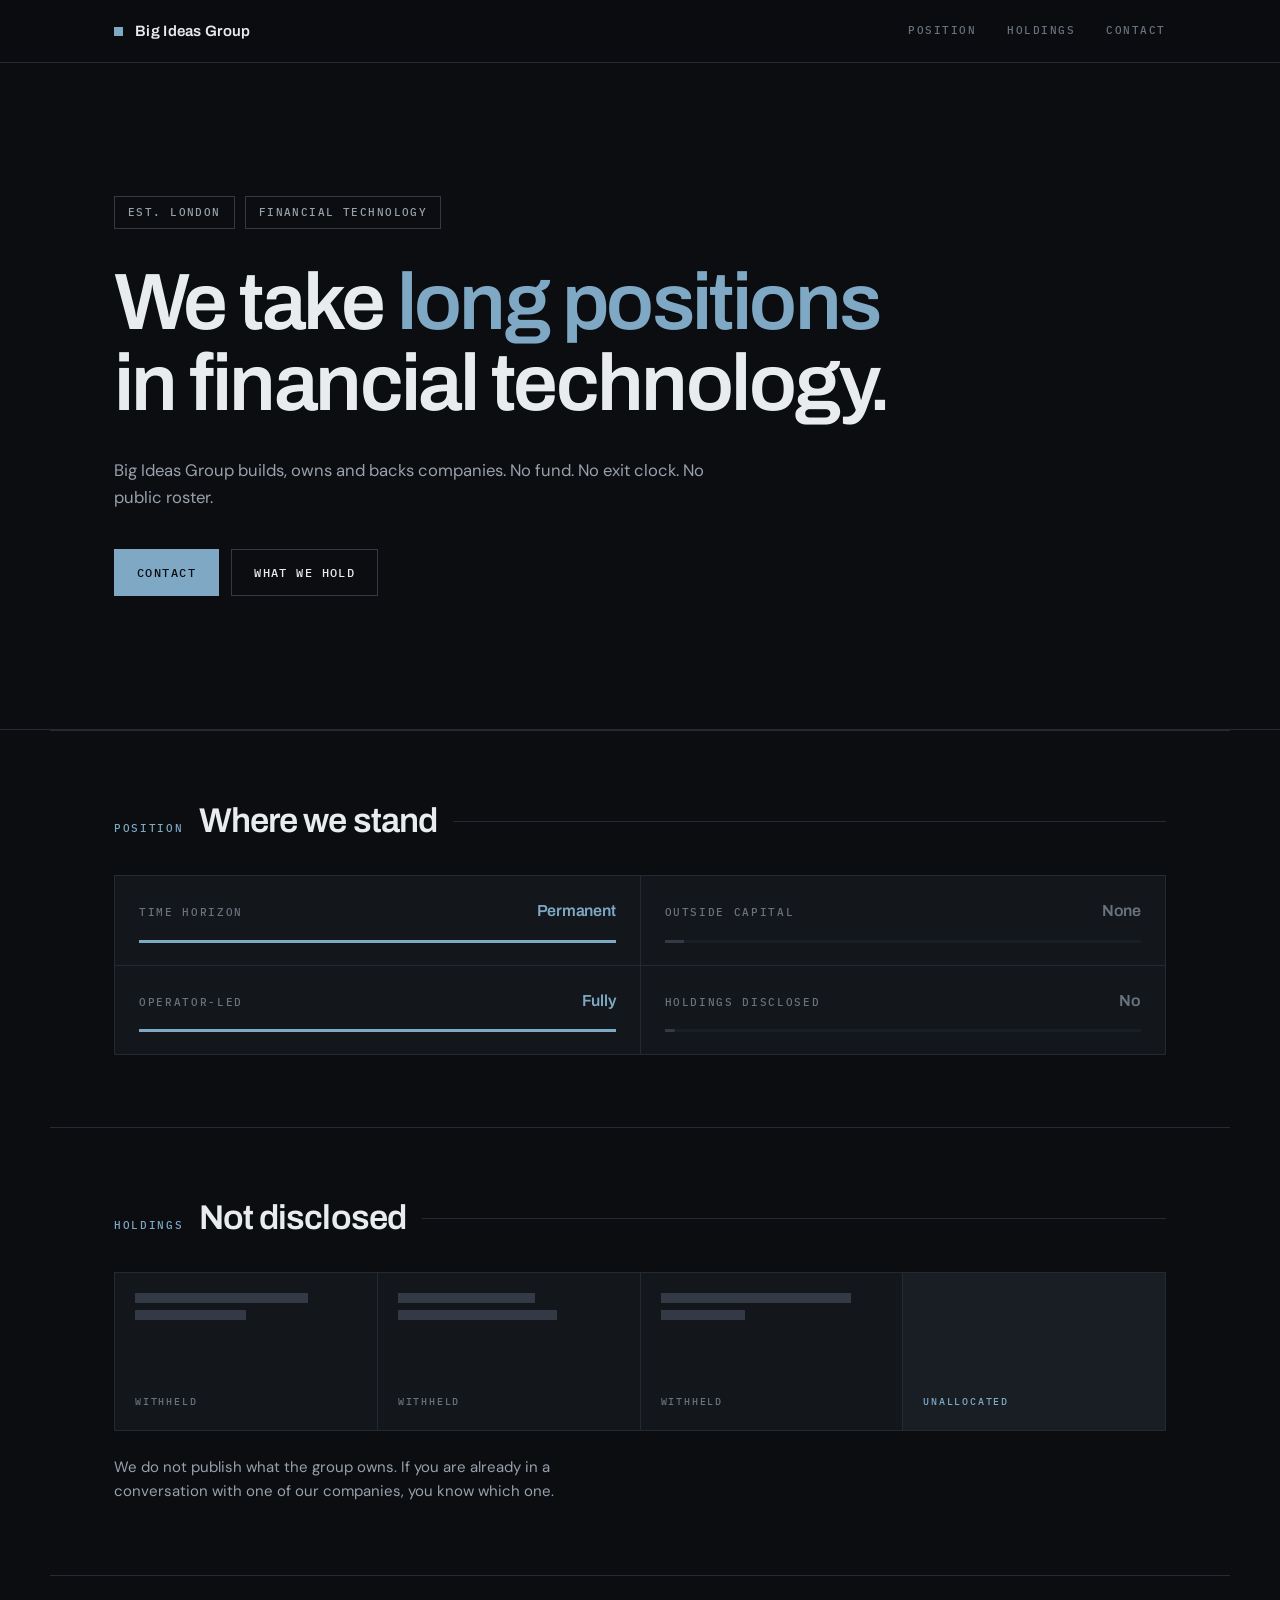
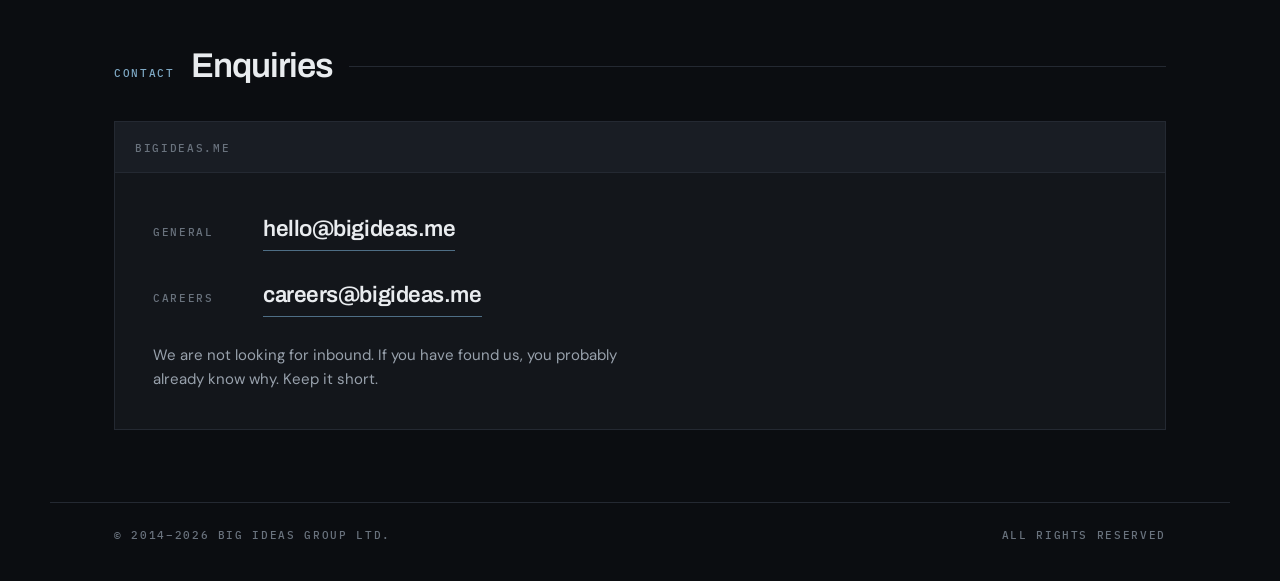
==== commit 6172fcd3: "Simplify bigideas.me to three sections, add nav, fix copyright years Cut Approach and Interests -- t" ====
--- a/index.html
+++ b/index.html
@@ -24,15 +24,19 @@
 <link rel="stylesheet" href="styles.css">
 </head>
 
-<body>
+<body id="top">
 
 <header class="hudbar">
   <div class="wrap hudbar__in">
-    <div class="mark">
+    <a class="mark" href="#top">
       <span class="mark__glyph" aria-hidden="true"></span>
       <span class="mark__txt">Big Ideas Group</span>
-    </div>
-    <span class="chip"><span class="chip__dot"></span>Private holding company</span>
+    </a>
+    <nav class="nav" aria-label="Primary">
+      <a href="#position">Position</a>
+      <a href="#holdings">Holdings</a>
+      <a href="#contact">Contact</a>
+    </nav>
   </div>
 </header>
 
@@ -54,13 +58,13 @@
 
       <div class="hero__acts">
         <a class="btn btn--go" href="#contact">Contact</a>
-        <a class="btn btn--ghost" href="#approach">How the group works</a>
+        <a class="btn btn--ghost" href="#holdings">What we hold</a>
       </div>
     </div>
   </section>
 
   <!-- ============================ POSITION ============================ -->
-  <section class="sec wrap">
+  <section class="sec wrap" id="position">
     <div class="sec__head">
       <span class="hud hud--accent">Position</span>
       <h2>Where we stand</h2>
@@ -102,40 +106,9 @@
     </div>
   </section>
 
-  <!-- ============================ APPROACH ============================ -->
-  <section class="sec wrap" id="approach">
-    <div class="sec__head">
-      <span class="hud hud--accent">Approach</span>
-      <h2>How the group works</h2>
-      <span class="sec__rule" aria-hidden="true"></span>
-    </div>
-
-    <div class="tiles">
-      <article class="tile">
-        <span class="tile__n">BUILD</span>
-        <h3>Started inside the group</h3>
-        <p>New companies run on the group’s own capital and its own operators.
-          Nothing is spun up to be sold.</p>
-      </article>
-
-      <article class="tile">
-        <span class="tile__n">HOLD</span>
-        <h3>Kept past the exit window</h3>
-        <p>No fund, no vintage year, no outside timetable. That changes what a
-          business is allowed to optimise for.</p>
-      </article>
-
-      <article class="tile">
-        <span class="tile__n">BACK</span>
-        <h3>Only for people we know</h3>
-        <p>Occasionally we take a position in something run by someone we have
-          already worked with. Rarely otherwise.</p>
-      </article>
-    </div>
-  </section>
 
   <!-- ============================ HOLDINGS ============================ -->
-  <section class="sec wrap">
+  <section class="sec wrap" id="holdings">
     <div class="sec__head">
       <span class="hud hud--accent">Holdings</span>
       <h2>Not disclosed</h2>
@@ -167,22 +140,6 @@
     </p>
   </section>
 
-  <!-- ============================ INTERESTS ============================ -->
-  <section class="sec wrap">
-    <div class="sec__head">
-      <span class="hud hud--accent">Interests</span>
-      <h2>Where we operate</h2>
-      <span class="sec__rule" aria-hidden="true"></span>
-    </div>
-
-    <div class="sectors">
-      <span class="sector sector--primary">Financial technology</span>
-      <span class="sector">Payments</span>
-      <span class="sector">Digital assets</span>
-      <span class="sector">Advertising &amp; media</span>
-      <span class="sector">Consumer internet</span>
-    </div>
-  </section>
 
   <!-- ============================ CONTACT ============================ -->
   <section class="sec wrap" id="contact">
@@ -215,7 +172,7 @@
 </main>
 
 <footer class="wrap foot">
-  <span class="hud">&copy; <span id="y">2026</span> Big Ideas Group Ltd.</span>
+  <span class="hud">&copy; 2014–<span id="y">2026</span> Big Ideas Group Ltd.</span>
   <span class="hud">All rights reserved</span>
 </footer>
 
--- a/styles.css
+++ b/styles.css
@@ -90,6 +90,23 @@
 .mark__txt{
   font-family:var(--display);font-weight:600;font-size:.9375rem;
   letter-spacing:.02em;
+}
+
+/* --- nav ---------------------------------------------------------------- */
+.nav{display:flex;align-items:center;gap:clamp(16px,2.4vw,32px)}
+.nav a{
+  font-family:var(--mono);font-size:.6875rem;font-weight:500;
+  letter-spacing:.14em;text-transform:uppercase;
+  color:var(--faint);padding-block:6px;
+  border-bottom:1px solid transparent;
+  transition:color .16s ease,border-color .16s ease;
+}
+.nav a:hover{color:var(--accent);border-bottom-color:var(--accent)}
+@media (max-width:720px){
+  .nav{gap:14px;overflow-x:auto;scrollbar-width:none;-webkit-overflow-scrolling:touch}
+  .nav::-webkit-scrollbar{display:none}
+  .nav a{white-space:nowrap;font-size:.625rem;letter-spacing:.1em}
+  .mark__txt{display:none}
 }
 
 /* --- hero --------------------------------------------------------------- */
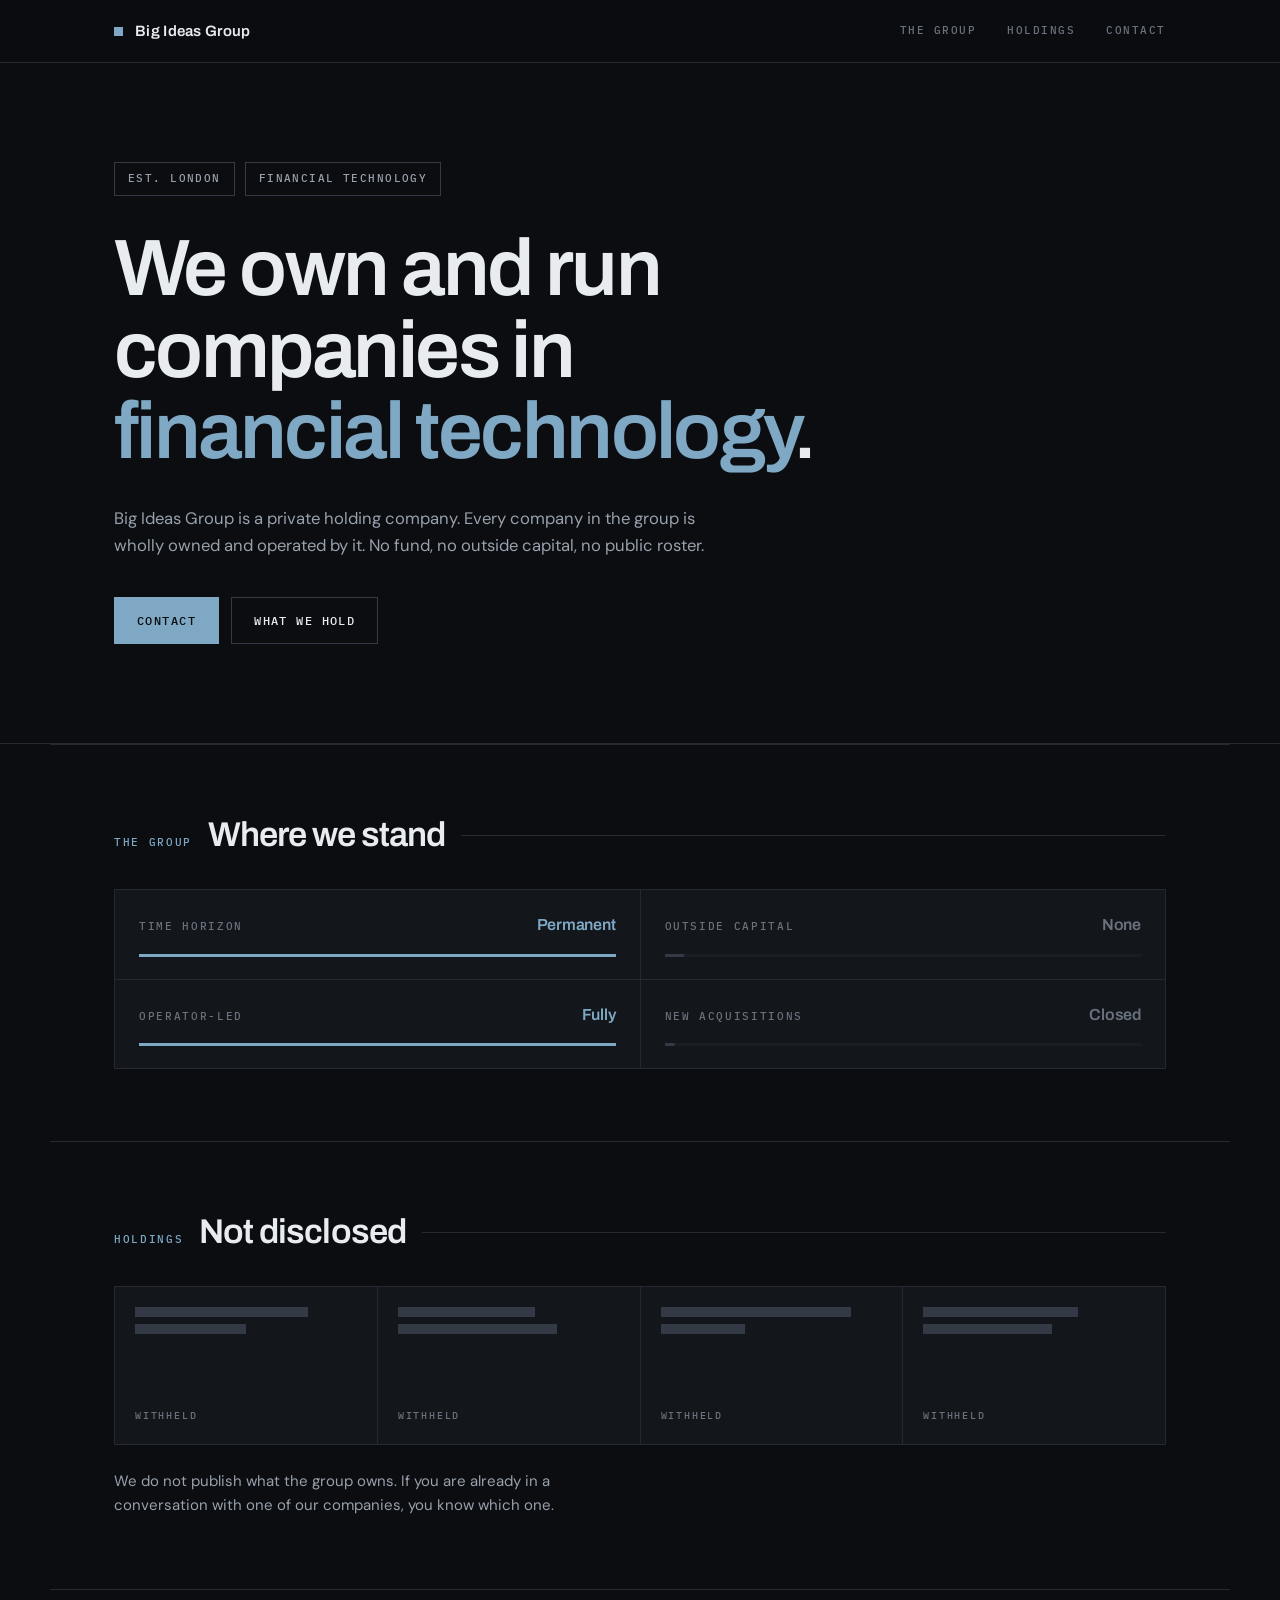
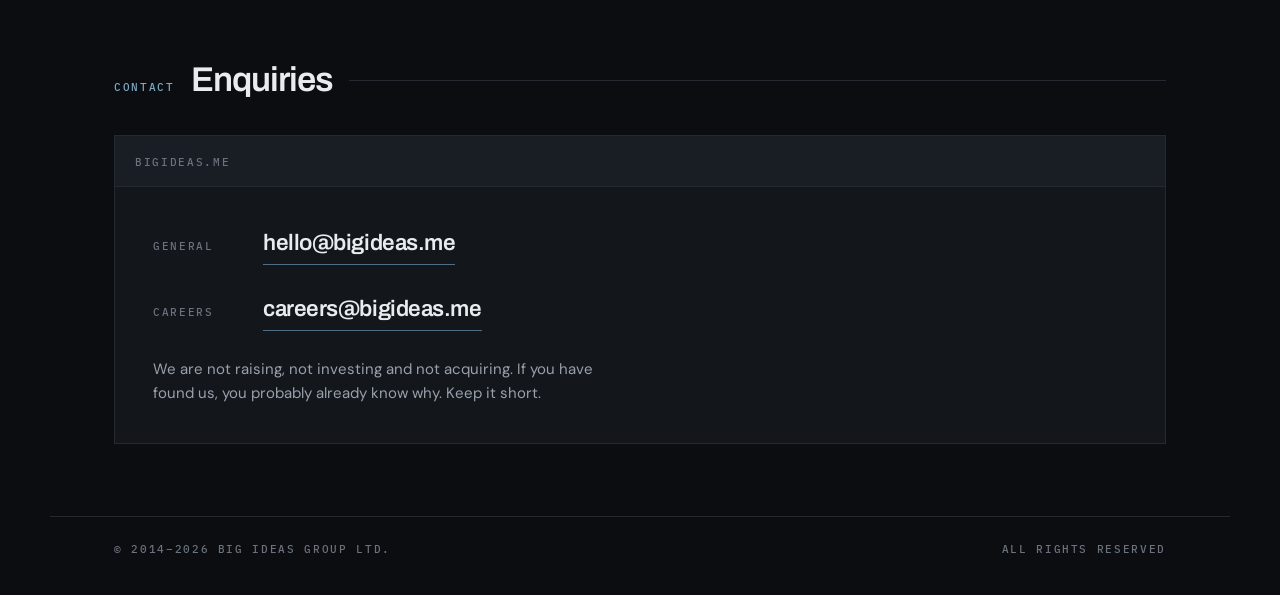
==== commit d9ed5d87: "Fix bigideas.me copy: it owns companies, it is not seeking them The page read like an investor looki" ====
--- a/index.html
+++ b/index.html
@@ -4,7 +4,7 @@
 <meta charset="utf-8">
 <meta name="viewport" content="width=device-width,initial-scale=1">
 <title>Big Ideas Group</title>
-<meta name="description" content="Big Ideas Group Ltd. is a private holding company in financial technology. We build, own and back companies. No fund, no exit clock, no public roster.">
+<meta name="description" content="Big Ideas Group Ltd. is a private holding company. It wholly owns and operates a group of financial technology companies. Not raising, not investing, not acquiring.">
 <link rel="canonical" href="https://bigideas.me/">
 <meta name="theme-color" content="#0B0D11">
 <meta name="color-scheme" content="dark">
@@ -33,7 +33,7 @@
       <span class="mark__txt">Big Ideas Group</span>
     </a>
     <nav class="nav" aria-label="Primary">
-      <a href="#position">Position</a>
+      <a href="#group">The group</a>
       <a href="#holdings">Holdings</a>
       <a href="#contact">Contact</a>
     </nav>
@@ -51,10 +51,11 @@
         <span class="chip">Financial technology</span>
       </div>
 
-      <h1 class="title">We take <span>long positions</span> in financial technology.</h1>
+      <h1 class="title">We own and run companies in <span>financial technology</span>.</h1>
 
-      <p class="hero__sub">Big Ideas Group builds, owns and backs companies.
-        No fund. No exit clock. No public roster.</p>
+      <p class="hero__sub">Big Ideas Group is a private holding company. Every company
+        in the group is wholly owned and operated by it. No fund, no outside capital,
+        no public roster.</p>
 
       <div class="hero__acts">
         <a class="btn btn--go" href="#contact">Contact</a>
@@ -63,10 +64,10 @@
     </div>
   </section>
 
-  <!-- ============================ POSITION ============================ -->
-  <section class="sec wrap" id="position">
+  <!-- ============================ THE GROUP ============================ -->
+  <section class="sec wrap" id="group">
     <div class="sec__head">
-      <span class="hud hud--accent">Position</span>
+      <span class="hud hud--accent">The group</span>
       <h2>Where we stand</h2>
       <span class="sec__rule" aria-hidden="true"></span>
     </div>
@@ -98,8 +99,8 @@
 
       <div class="attr">
         <div class="attr__top">
-          <span class="hud">Holdings disclosed</span>
-          <span class="attr__val attr__val--off">No</span>
+          <span class="hud">New acquisitions</span>
+          <span class="attr__val attr__val--off">Closed</span>
         </div>
         <div class="meter meter--off"><i style="--fill:0.02"></i></div>
       </div>
@@ -128,9 +129,9 @@
         <div class="slot__bars" aria-hidden="true"><i style="width:86%"></i><i style="width:38%"></i></div>
         <span class="slot__lock">Withheld</span>
       </div>
-      <div class="slot slot--last">
-        <div class="slot__bars" aria-hidden="true"></div>
-        <span class="slot__lock">Unallocated</span>
+      <div class="slot">
+        <div class="slot__bars" aria-hidden="true"><i style="width:70%"></i><i style="width:58%"></i></div>
+        <span class="slot__lock">Withheld</span>
       </div>
     </div>
 
@@ -163,8 +164,8 @@
           <span class="hud">Careers</span>
           <a class="term__val" href="mailto:careers@bigideas.me">careers@bigideas.me</a>
         </div>
-        <p class="term__note">We are not looking for inbound. If you have found us,
-          you probably already know why. Keep it short.</p>
+        <p class="term__note">We are not raising, not investing and not acquiring.
+          If you have found us, you probably already know why. Keep it short.</p>
       </div>
     </div>
   </section>
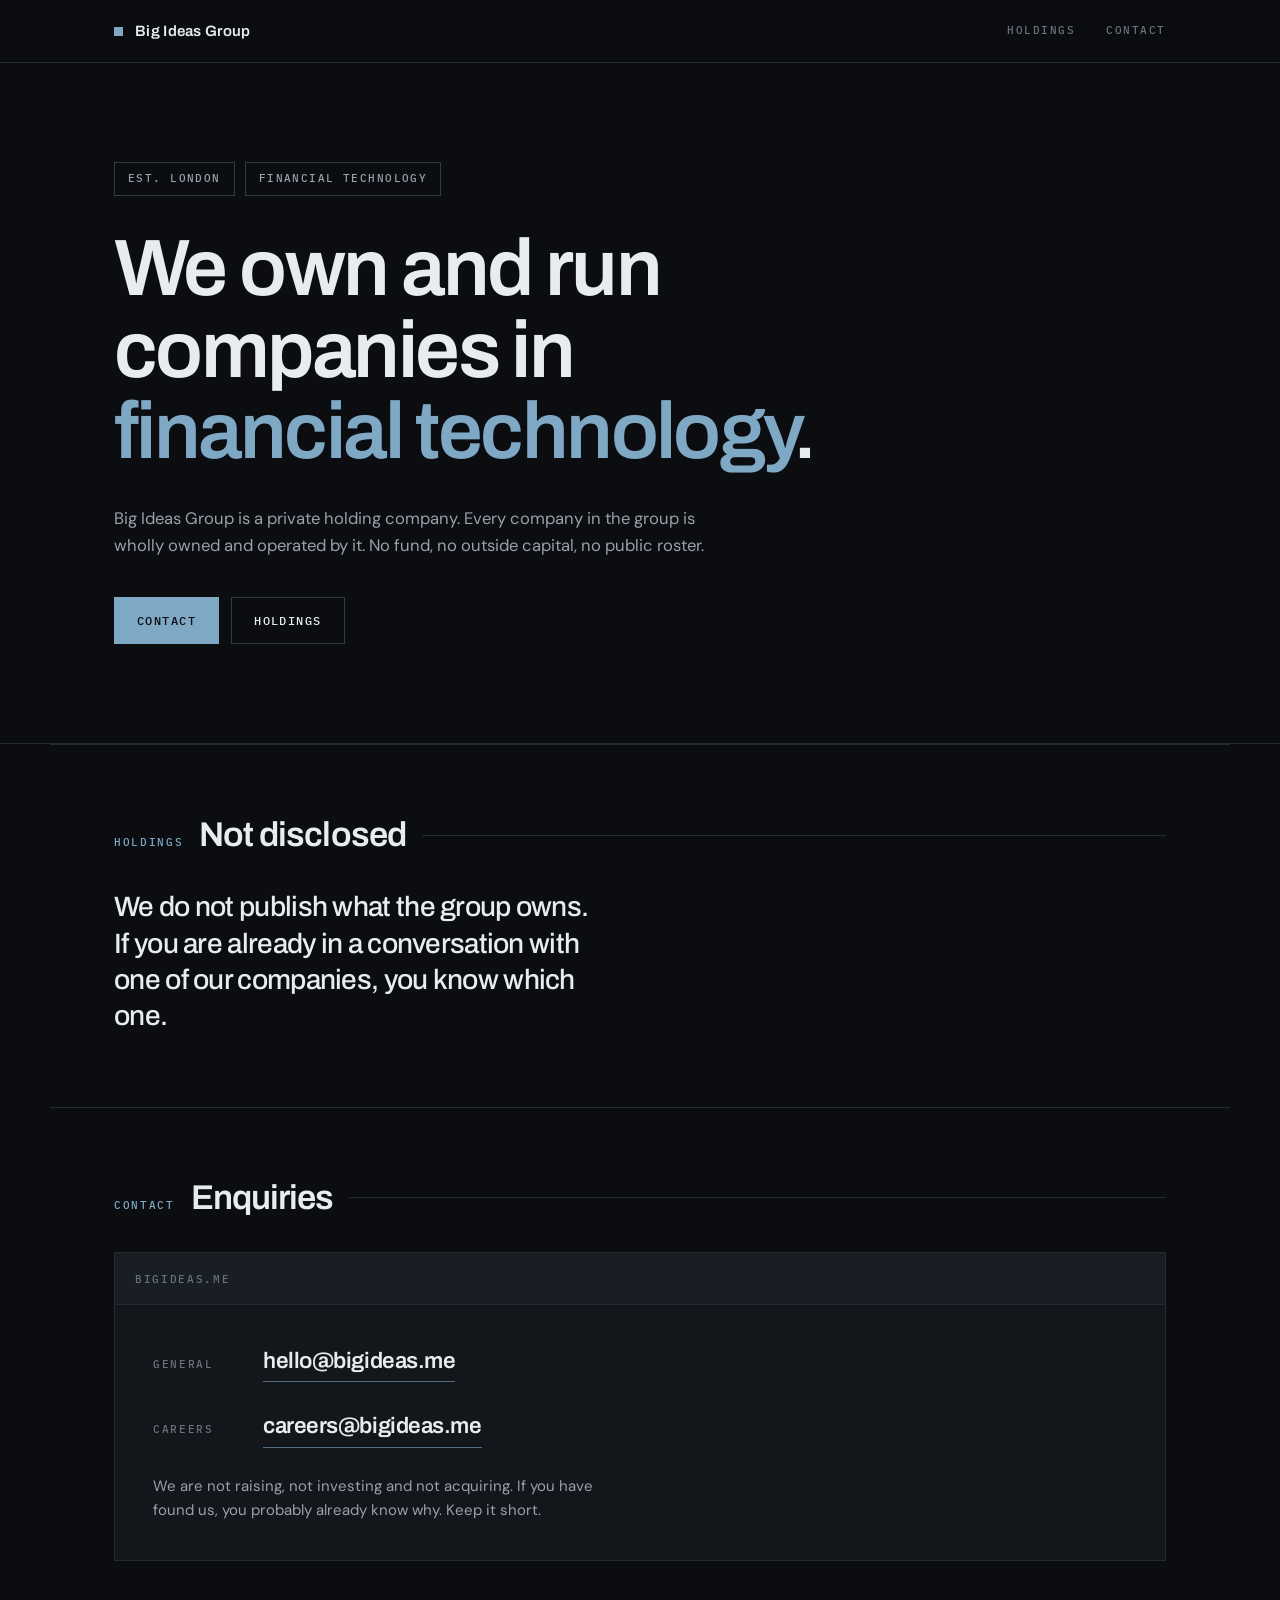
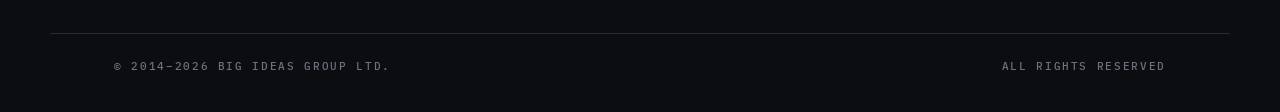
==== commit 32d7fb5f: "Strip bigideas.me back to hero, holdings and contact The attribute meters were filler on a page whos" ====
--- a/index.html
+++ b/index.html
@@ -33,7 +33,6 @@
       <span class="mark__txt">Big Ideas Group</span>
     </a>
     <nav class="nav" aria-label="Primary">
-      <a href="#group">The group</a>
       <a href="#holdings">Holdings</a>
       <a href="#contact">Contact</a>
     </nav>
@@ -59,54 +58,10 @@
 
       <div class="hero__acts">
         <a class="btn btn--go" href="#contact">Contact</a>
-        <a class="btn btn--ghost" href="#holdings">What we hold</a>
+        <a class="btn btn--ghost" href="#holdings">Holdings</a>
       </div>
     </div>
   </section>
-
-  <!-- ============================ THE GROUP ============================ -->
-  <section class="sec wrap" id="group">
-    <div class="sec__head">
-      <span class="hud hud--accent">The group</span>
-      <h2>Where we stand</h2>
-      <span class="sec__rule" aria-hidden="true"></span>
-    </div>
-
-    <div class="attrs">
-      <div class="attr">
-        <div class="attr__top">
-          <span class="hud">Time horizon</span>
-          <span class="attr__val attr__val--on">Permanent</span>
-        </div>
-        <div class="meter"><i style="--fill:1"></i></div>
-      </div>
-
-      <div class="attr">
-        <div class="attr__top">
-          <span class="hud">Outside capital</span>
-          <span class="attr__val attr__val--off">None</span>
-        </div>
-        <div class="meter meter--off"><i style="--fill:0.04"></i></div>
-      </div>
-
-      <div class="attr">
-        <div class="attr__top">
-          <span class="hud">Operator-led</span>
-          <span class="attr__val attr__val--on">Fully</span>
-        </div>
-        <div class="meter"><i style="--fill:1"></i></div>
-      </div>
-
-      <div class="attr">
-        <div class="attr__top">
-          <span class="hud">New acquisitions</span>
-          <span class="attr__val attr__val--off">Closed</span>
-        </div>
-        <div class="meter meter--off"><i style="--fill:0.02"></i></div>
-      </div>
-    </div>
-  </section>
-
 
   <!-- ============================ HOLDINGS ============================ -->
   <section class="sec wrap" id="holdings">
@@ -116,29 +71,8 @@
       <span class="sec__rule" aria-hidden="true"></span>
     </div>
 
-    <div class="slots">
-      <div class="slot">
-        <div class="slot__bars" aria-hidden="true"><i style="width:78%"></i><i style="width:50%"></i></div>
-        <span class="slot__lock">Withheld</span>
-      </div>
-      <div class="slot">
-        <div class="slot__bars" aria-hidden="true"><i style="width:62%"></i><i style="width:72%"></i></div>
-        <span class="slot__lock">Withheld</span>
-      </div>
-      <div class="slot">
-        <div class="slot__bars" aria-hidden="true"><i style="width:86%"></i><i style="width:38%"></i></div>
-        <span class="slot__lock">Withheld</span>
-      </div>
-      <div class="slot">
-        <div class="slot__bars" aria-hidden="true"><i style="width:70%"></i><i style="width:58%"></i></div>
-        <span class="slot__lock">Withheld</span>
-      </div>
-    </div>
-
-    <p class="term__note" style="margin-top:24px">
-      We do not publish what the group owns. If you are already in a conversation
-      with one of our companies, you know which one.
-    </p>
+    <p class="say">We do not publish what the group owns. If you are already in a
+      conversation with one of our companies, you know which one.</p>
   </section>
 
 
@@ -177,6 +111,6 @@
   <span class="hud">All rights reserved</span>
 </footer>
 
-<script src="site.js" defer></script>
+<script>document.getElementById("y").textContent=new Date().getFullYear()</script>
 </body>
 </html>
--- a/styles.css
+++ b/styles.css
@@ -156,25 +156,6 @@
   font-size:clamp(1.4rem,3vw,2.15rem);letter-spacing:-.028em;line-height:1.05;
 }
 .sec__rule{flex:1;min-width:40px;height:1px;background:var(--line);align-self:center}
-
-/* --- attribute meters --------------------------------------------------- */
-.attrs{display:grid;grid-template-columns:repeat(2,minmax(0,1fr));gap:1px;
-  background:var(--line);border:1px solid var(--line)}
-@media (max-width:680px){.attrs{grid-template-columns:1fr}}
-.attr{background:var(--panel);padding:22px 24px}
-.attr__top{display:flex;align-items:baseline;justify-content:space-between;gap:12px}
-.attr__val{
-  font-family:var(--display);font-weight:600;font-size:1rem;letter-spacing:-.015em;
-}
-.attr__val--on{color:var(--accent)}
-.attr__val--off{color:var(--faint)}
-.meter{margin-top:16px;height:3px;background:var(--panel-2);overflow:hidden}
-.meter i{
-  display:block;height:100%;background:var(--accent);
-  transform-origin:left;transform:scaleX(var(--fill,1));
-  transition:transform 1s cubic-bezier(.2,.8,.25,1);
-}
-.meter--off i{background:var(--line-2)}
 
 /* --- approach tiles ----------------------------------------------------- */
 .tiles{display:grid;grid-template-columns:repeat(3,minmax(0,1fr));gap:1px;
@@ -195,22 +176,12 @@
 }
 .tile p{margin-top:12px;color:var(--dim);font-size:.9375rem;line-height:1.6}
 
-/* --- withheld slots ----------------------------------------------------- */
-.slots{display:grid;grid-template-columns:repeat(4,minmax(0,1fr));gap:1px;
-  background:var(--line);border:1px solid var(--line)}
-@media (max-width:860px){.slots{grid-template-columns:repeat(2,minmax(0,1fr))}}
-.slot{
-  background:var(--panel);
-  aspect-ratio:5/3;
-  display:flex;flex-direction:column;align-items:flex-start;justify-content:space-between;
-  padding:20px;
-}
-.slot__bars{display:flex;flex-direction:column;gap:7px;width:100%}
-.slot__bars i{display:block;height:10px;background:var(--line-2)}
-.slot__lock{font-family:var(--mono);font-size:.625rem;font-weight:500;letter-spacing:.18em;
-  text-transform:uppercase;color:var(--faint)}
-.slot--last{background:var(--panel-2)}
-.slot--last .slot__lock{color:var(--accent)}
+/* --- a statement, not a box ---------------------------------------------- */
+.say{
+  font-family:var(--display);font-weight:500;
+  font-size:clamp(1.15rem,2.4vw,1.75rem);line-height:1.3;letter-spacing:-.025em;
+  color:var(--text);max-width:30ch;
+}
 
 /* --- interests ---------------------------------------------------------- */
 .sectors{display:flex;flex-wrap:wrap;gap:1px;background:var(--line);border:1px solid var(--line)}
@@ -243,7 +214,3 @@
   display:flex;flex-wrap:wrap;gap:10px 28px;justify-content:space-between;align-items:center;
 }
 
-@media (prefers-reduced-motion:reduce){
-  *{animation:none!important;transition:none!important}
-  .meter i{transform:scaleX(var(--fill,1))!important}
-}
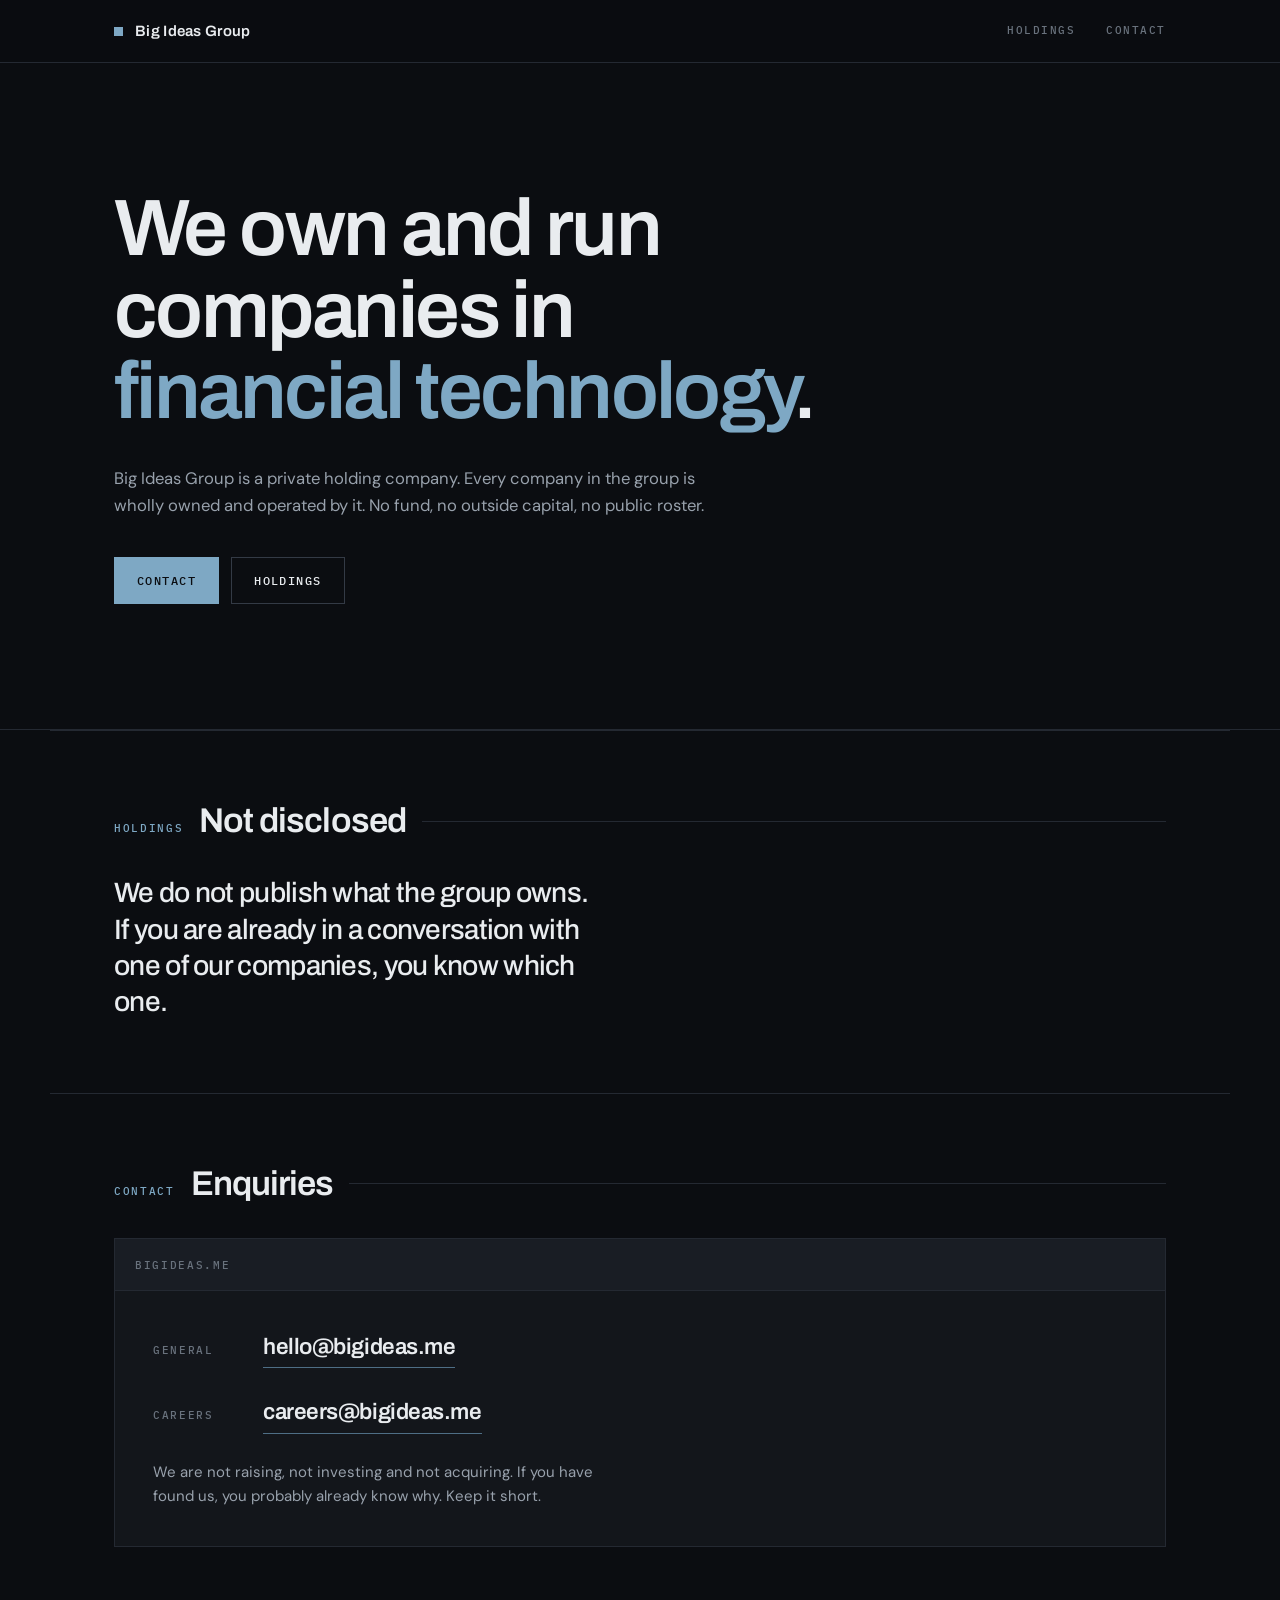
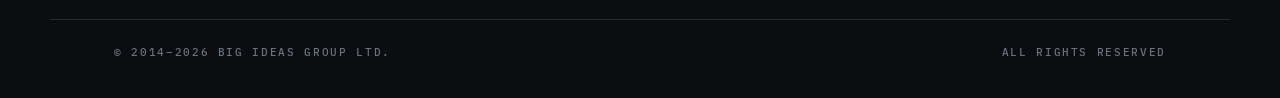
==== commit 9760ca44: "Remove the fabricated "Est. London" claim from bigideas.me Nothing in the archived sites states a lo" ====
--- a/index.html
+++ b/index.html
@@ -44,11 +44,6 @@
   <!-- ============================ HERO ============================ -->
   <section class="hero">
     <div class="wrap hero__in">
-
-      <div class="hero__meta">
-        <span class="chip">Est. London</span>
-        <span class="chip">Financial technology</span>
-      </div>
 
       <h1 class="title">We own and run companies in <span>financial technology</span>.</h1>
 
--- a/styles.css
+++ b/styles.css
@@ -2,7 +2,7 @@
    Big Ideas Group — hand-written, standalone. build.js does not touch this.
    Deliberately single-theme dark: this is a screen, not a document, so every
    colour is painted explicitly and nothing is inherited from the host.
-   One accent. No gradients, no glow, no motion beyond the meters.
+   One accent. No gradients, no glow, no motion, no JavaScript.
    ========================================================================== */
 
 :root{
@@ -60,17 +60,6 @@
 }
 .hud--accent{color:var(--accent)}
 
-/* --- chips -------------------------------------------------------------- */
-.chip{
-  display:inline-flex;align-items:center;gap:9px;
-  font-family:var(--mono);font-size:.6875rem;font-weight:500;
-  letter-spacing:.13em;text-transform:uppercase;
-  padding:7px 13px;
-  border:1px solid var(--line-2);
-  color:var(--dim);
-}
-.chip__dot{width:5px;height:5px;background:var(--accent);border-radius:50%;flex:none}
-
 /* --- top bar ------------------------------------------------------------ */
 .hudbar{
   position:sticky;top:0;z-index:40;
@@ -117,7 +106,6 @@
   padding-block:clamp(64px,11vh,120px);
   gap:clamp(22px,3.6vh,34px);
 }
-.hero__meta{display:flex;flex-wrap:wrap;gap:10px}
 .title{
   font-family:var(--display);
   font-weight:600;
@@ -157,41 +145,12 @@
 }
 .sec__rule{flex:1;min-width:40px;height:1px;background:var(--line);align-self:center}
 
-/* --- approach tiles ----------------------------------------------------- */
-.tiles{display:grid;grid-template-columns:repeat(3,minmax(0,1fr));gap:1px;
-  background:var(--line);border:1px solid var(--line)}
-@media (max-width:860px){.tiles{grid-template-columns:1fr}}
-.tile{
-  background:var(--panel);
-  padding:28px 26px 30px;
-  display:flex;flex-direction:column;
-  border-top:2px solid transparent;
-  transition:border-color .2s ease,background .2s ease;
-}
-.tile:hover{border-top-color:var(--accent);background:var(--panel-2)}
-.tile__n{font-family:var(--mono);font-size:.6875rem;font-weight:500;letter-spacing:.16em;color:var(--accent)}
-.tile h3{
-  font-family:var(--display);font-weight:600;
-  font-size:1.1rem;letter-spacing:-.02em;line-height:1.25;margin-top:18px;
-}
-.tile p{margin-top:12px;color:var(--dim);font-size:.9375rem;line-height:1.6}
-
 /* --- a statement, not a box ---------------------------------------------- */
 .say{
   font-family:var(--display);font-weight:500;
   font-size:clamp(1.15rem,2.4vw,1.75rem);line-height:1.3;letter-spacing:-.025em;
   color:var(--text);max-width:30ch;
 }
-
-/* --- interests ---------------------------------------------------------- */
-.sectors{display:flex;flex-wrap:wrap;gap:1px;background:var(--line);border:1px solid var(--line)}
-.sector{
-  flex:1 1 auto;background:var(--panel);
-  font-family:var(--mono);font-size:.75rem;font-weight:500;
-  letter-spacing:.1em;text-transform:uppercase;
-  padding:18px 22px;color:var(--dim);white-space:nowrap;
-}
-.sector--primary{color:var(--accent)}
 
 /* --- contact ------------------------------------------------------------ */
 .term{border:1px solid var(--line);background:var(--panel)}
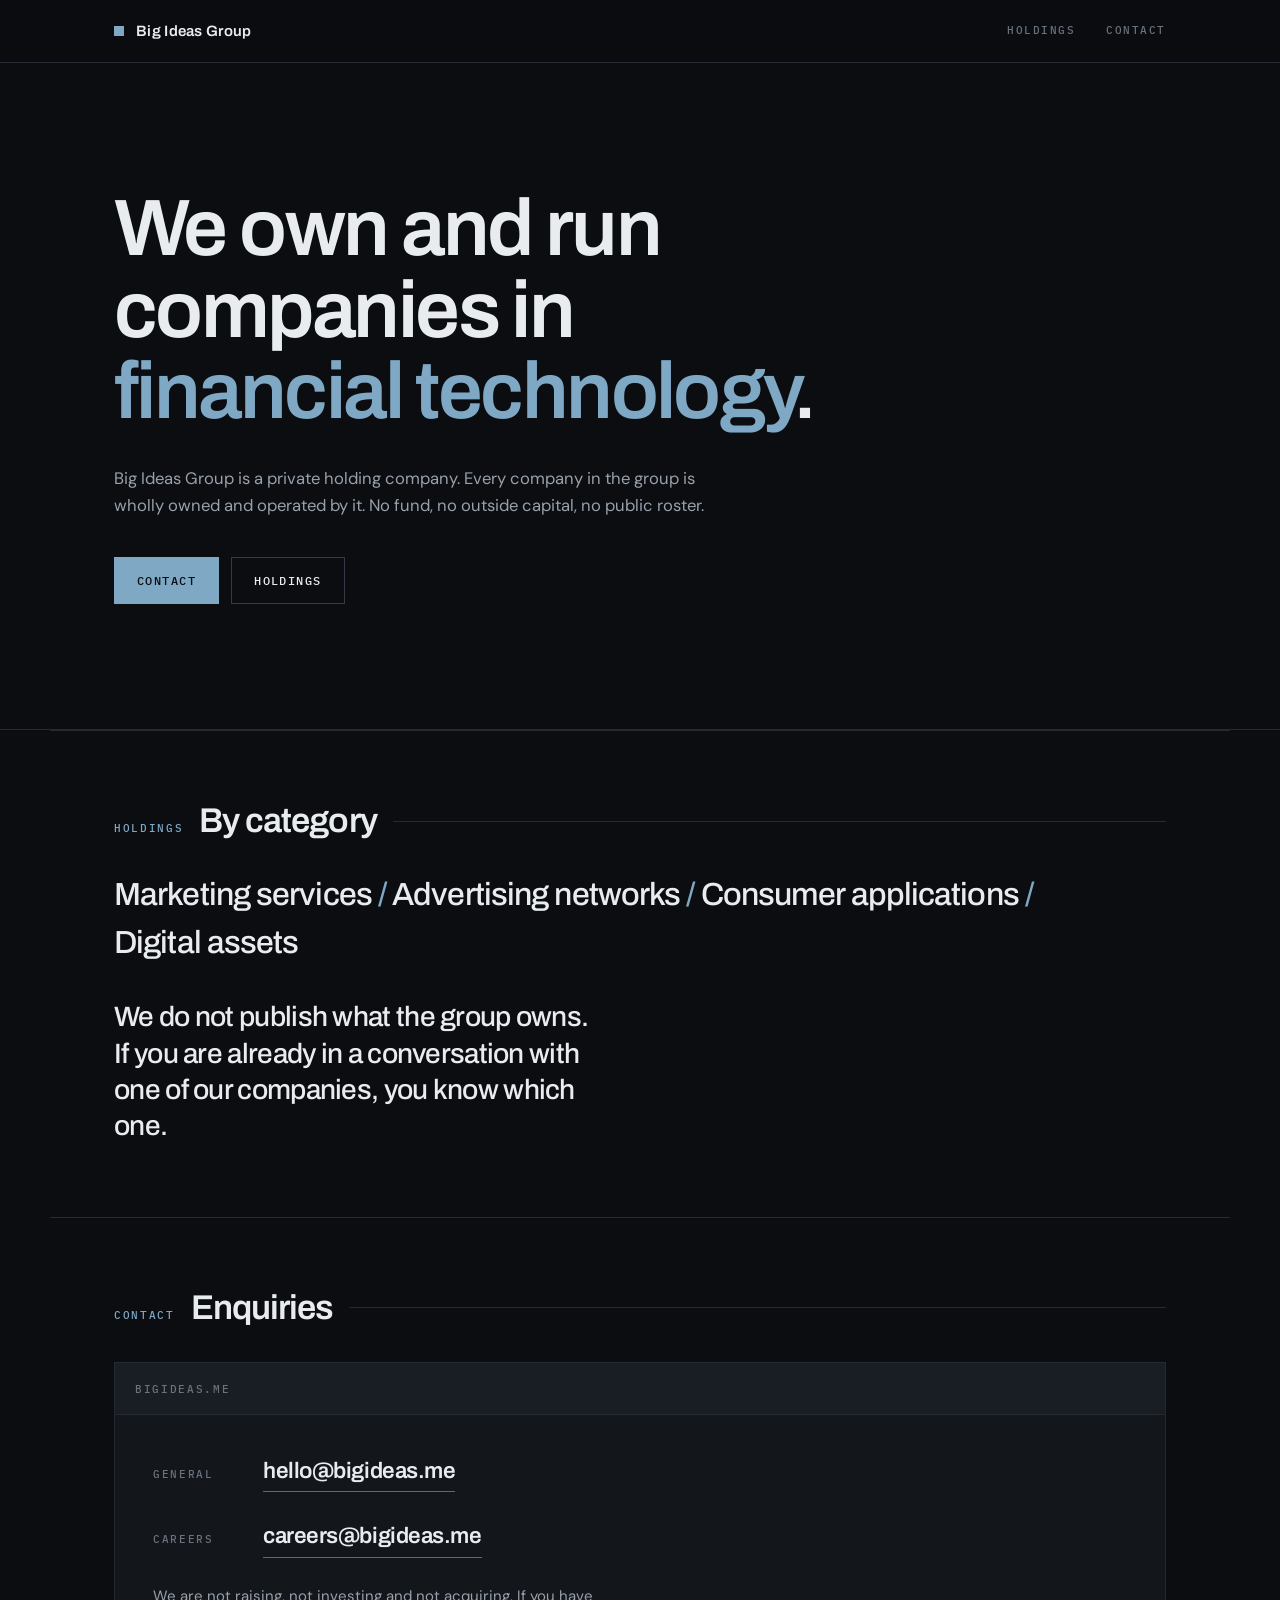
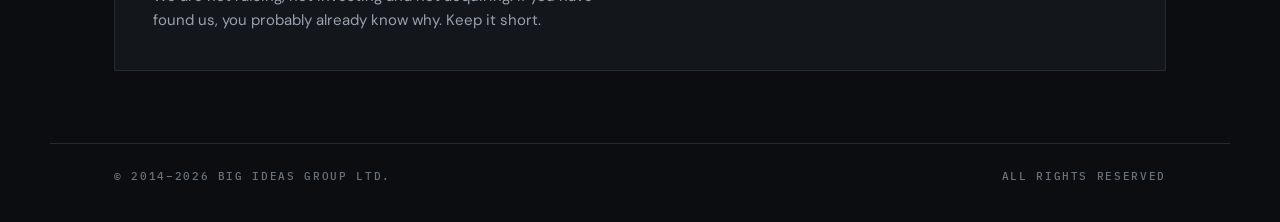
==== commit 2fafefe5: "Show the wordmark on mobile; list holdings by category The header hid .mark__txt below 720px, leavin" ====
--- a/index.html
+++ b/index.html
@@ -62,9 +62,16 @@
   <section class="sec wrap" id="holdings">
     <div class="sec__head">
       <span class="hud hud--accent">Holdings</span>
-      <h2>Not disclosed</h2>
+      <h2>By category</h2>
       <span class="sec__rule" aria-hidden="true"></span>
     </div>
+
+    <ul class="cats">
+      <li>Marketing services</li>
+      <li>Advertising networks</li>
+      <li>Consumer applications</li>
+      <li>Digital assets</li>
+    </ul>
 
     <p class="say">We do not publish what the group owns. If you are already in a
       conversation with one of our companies, you know which one.</p>
--- a/styles.css
+++ b/styles.css
@@ -73,7 +73,7 @@
 }
 .mark{display:flex;align-items:center;gap:12px}
 .mark__glyph{
-  width:9px;height:9px;flex:none;
+  width:10px;height:10px;flex:none;
   background:var(--accent);
 }
 .mark__txt{
@@ -95,7 +95,7 @@
   .nav{gap:14px;overflow-x:auto;scrollbar-width:none;-webkit-overflow-scrolling:touch}
   .nav::-webkit-scrollbar{display:none}
   .nav a{white-space:nowrap;font-size:.625rem;letter-spacing:.1em}
-  .mark__txt{display:none}
+  .mark__txt{font-size:.875rem}
 }
 
 /* --- hero --------------------------------------------------------------- */
@@ -145,6 +145,15 @@
 }
 .sec__rule{flex:1;min-width:40px;height:1px;background:var(--line);align-self:center}
 
+/* --- categories: what the group operates in, never who ------------------ */
+.cats{
+  display:flex;flex-wrap:wrap;gap:8px 0;
+  font-family:var(--display);font-weight:500;
+  font-size:clamp(1.15rem,2.8vw,2rem);line-height:1.25;letter-spacing:-.028em;
+  margin-bottom:clamp(28px,4vh,44px);
+}
+.cats li:not(:last-child)::after{content:" / ";color:var(--accent);white-space:pre}
+
 /* --- a statement, not a box ---------------------------------------------- */
 .say{
   font-family:var(--display);font-weight:500;
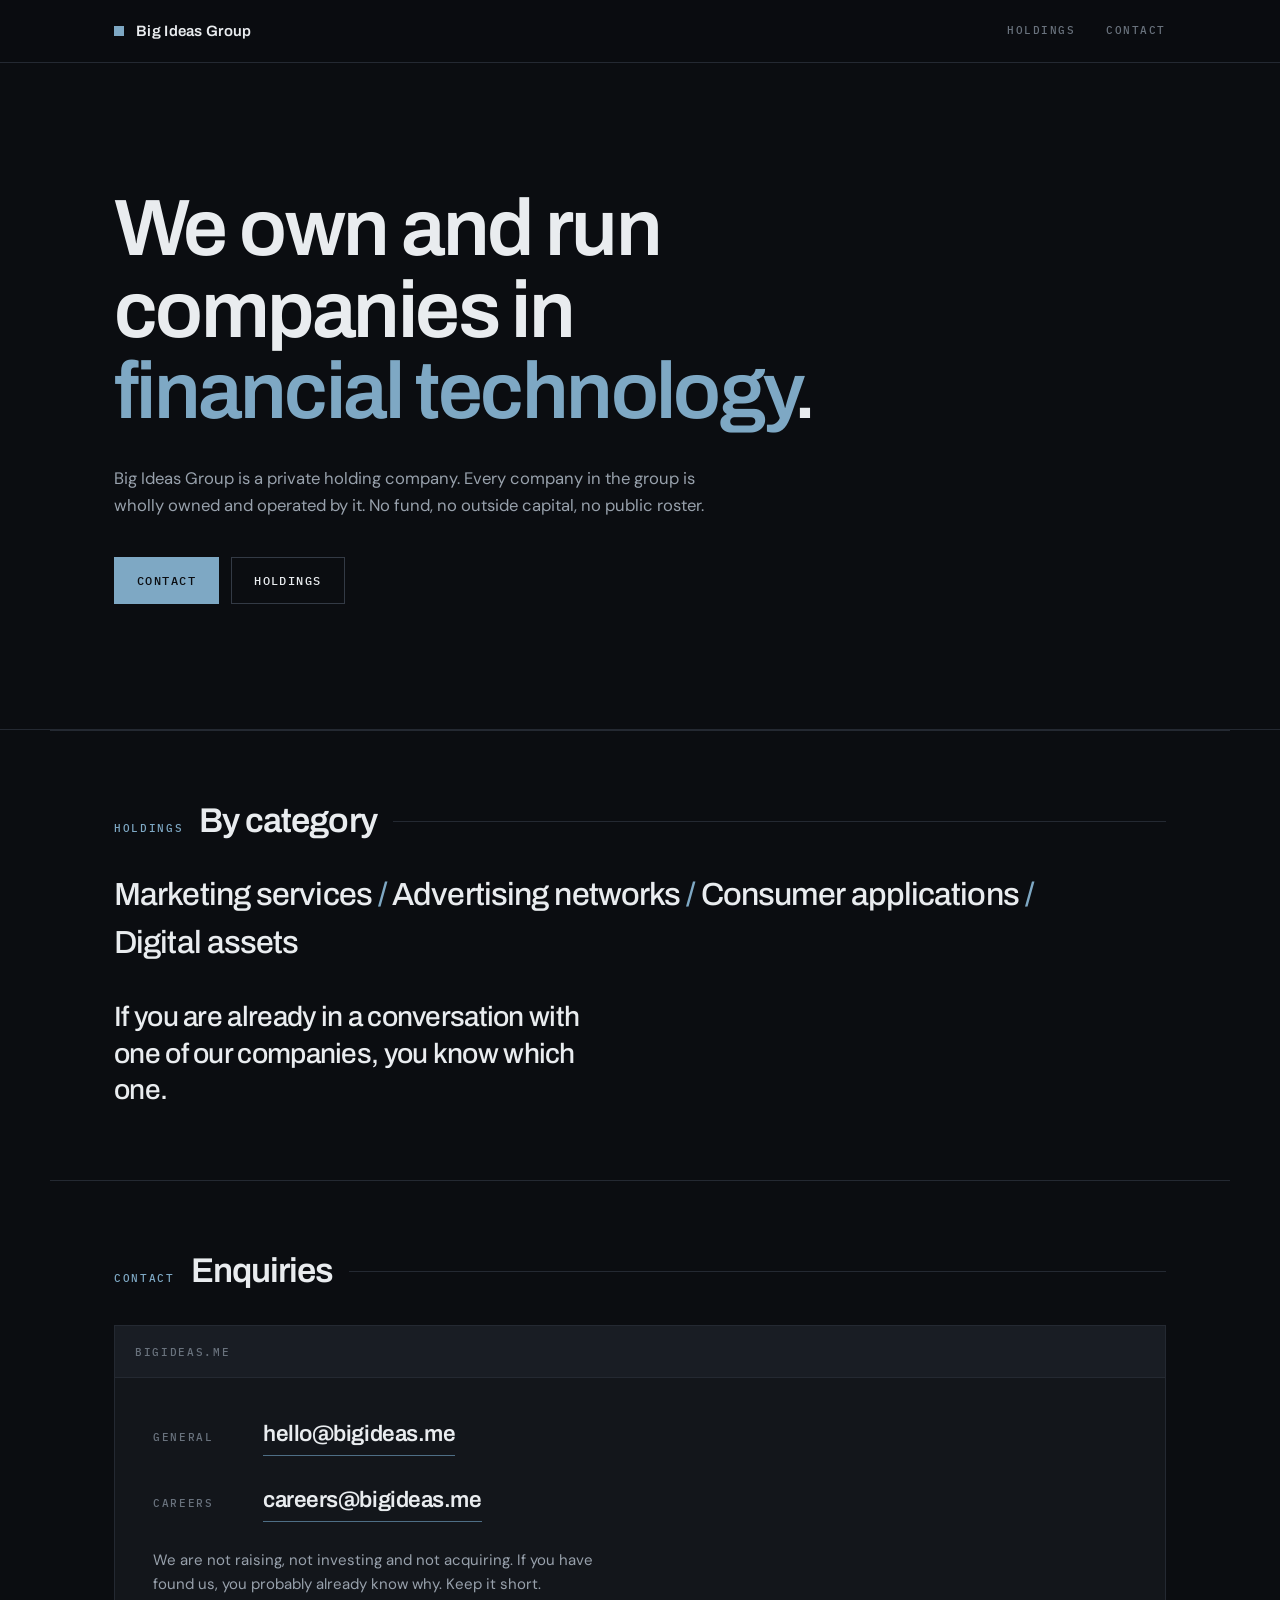
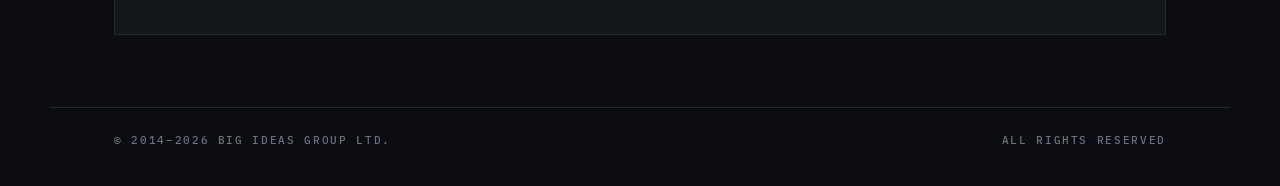
==== commit 7cb815bf: "Drop the "we do not publish what the group owns" line It contradicted the category list directly abo" ====
--- a/index.html
+++ b/index.html
@@ -73,8 +73,8 @@
       <li>Digital assets</li>
     </ul>
 
-    <p class="say">We do not publish what the group owns. If you are already in a
-      conversation with one of our companies, you know which one.</p>
+    <p class="say">If you are already in a conversation with one of our companies,
+      you know which one.</p>
   </section>
 
 
